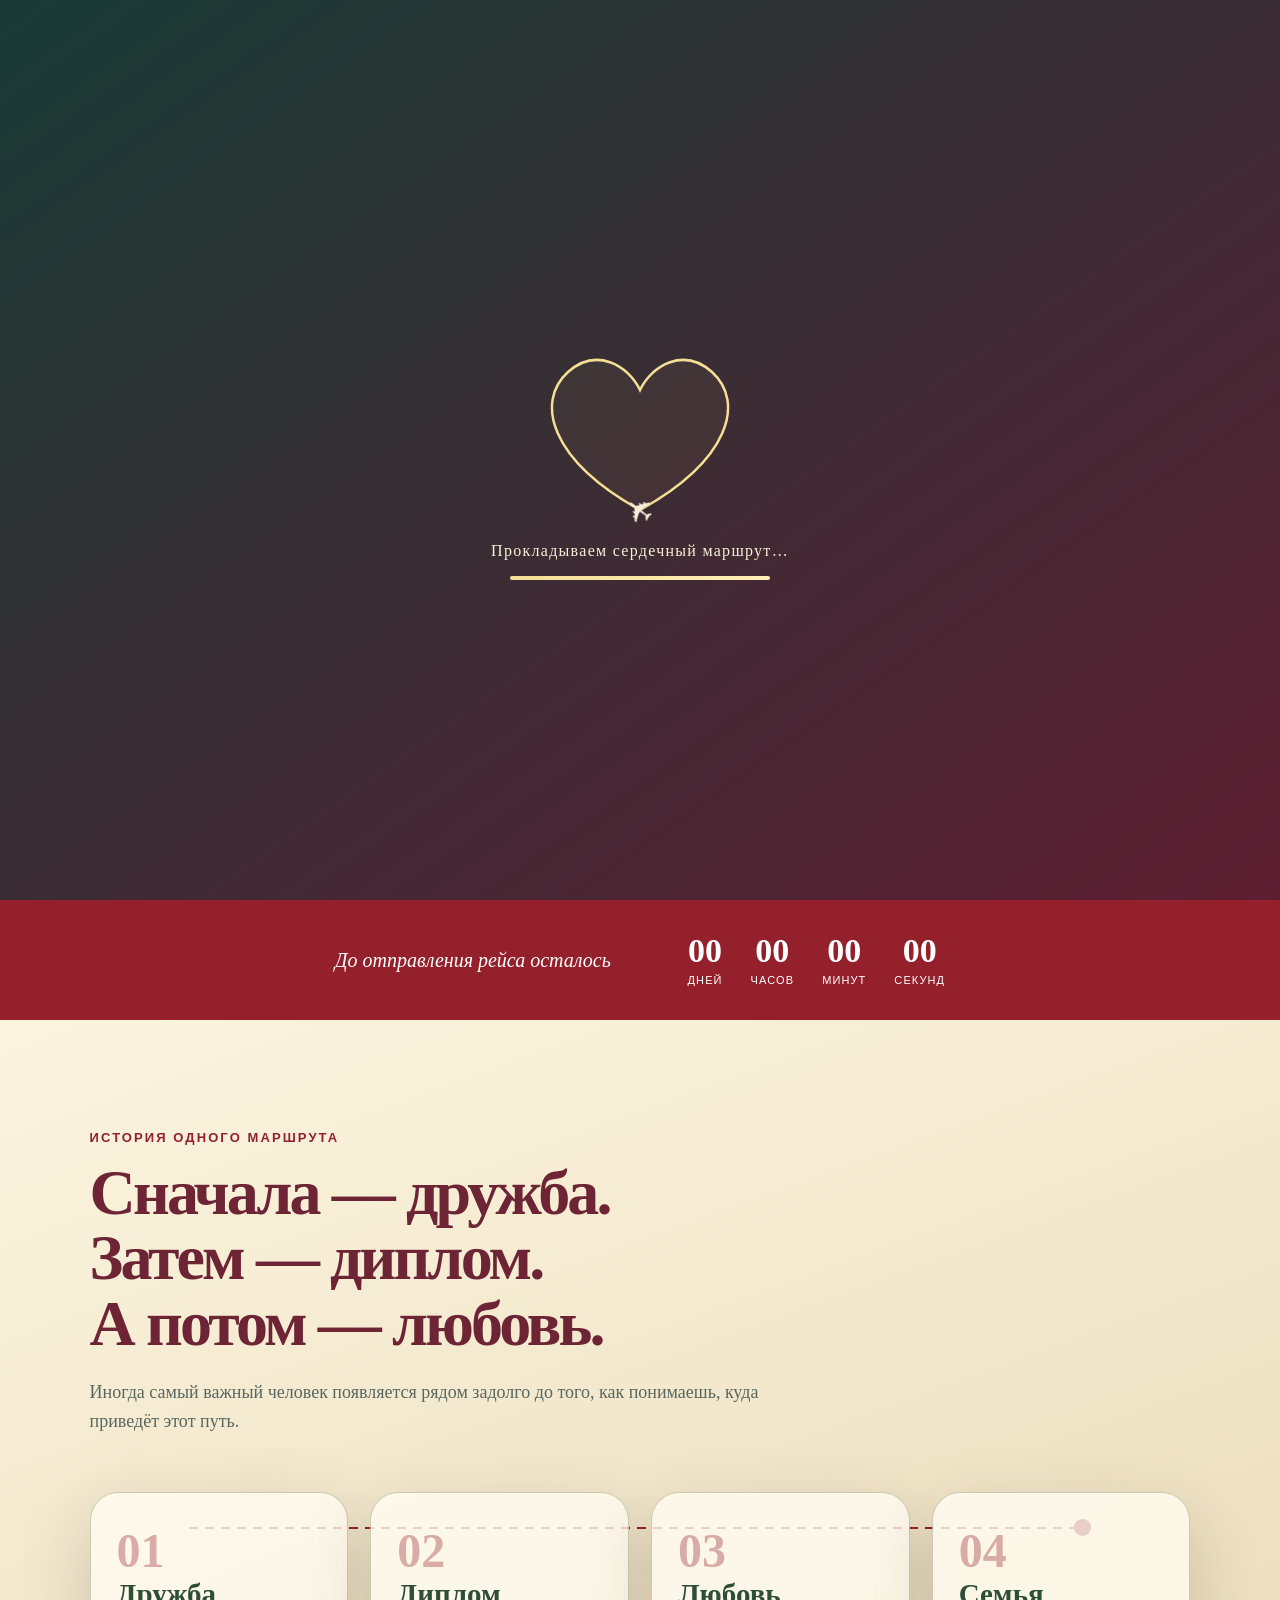
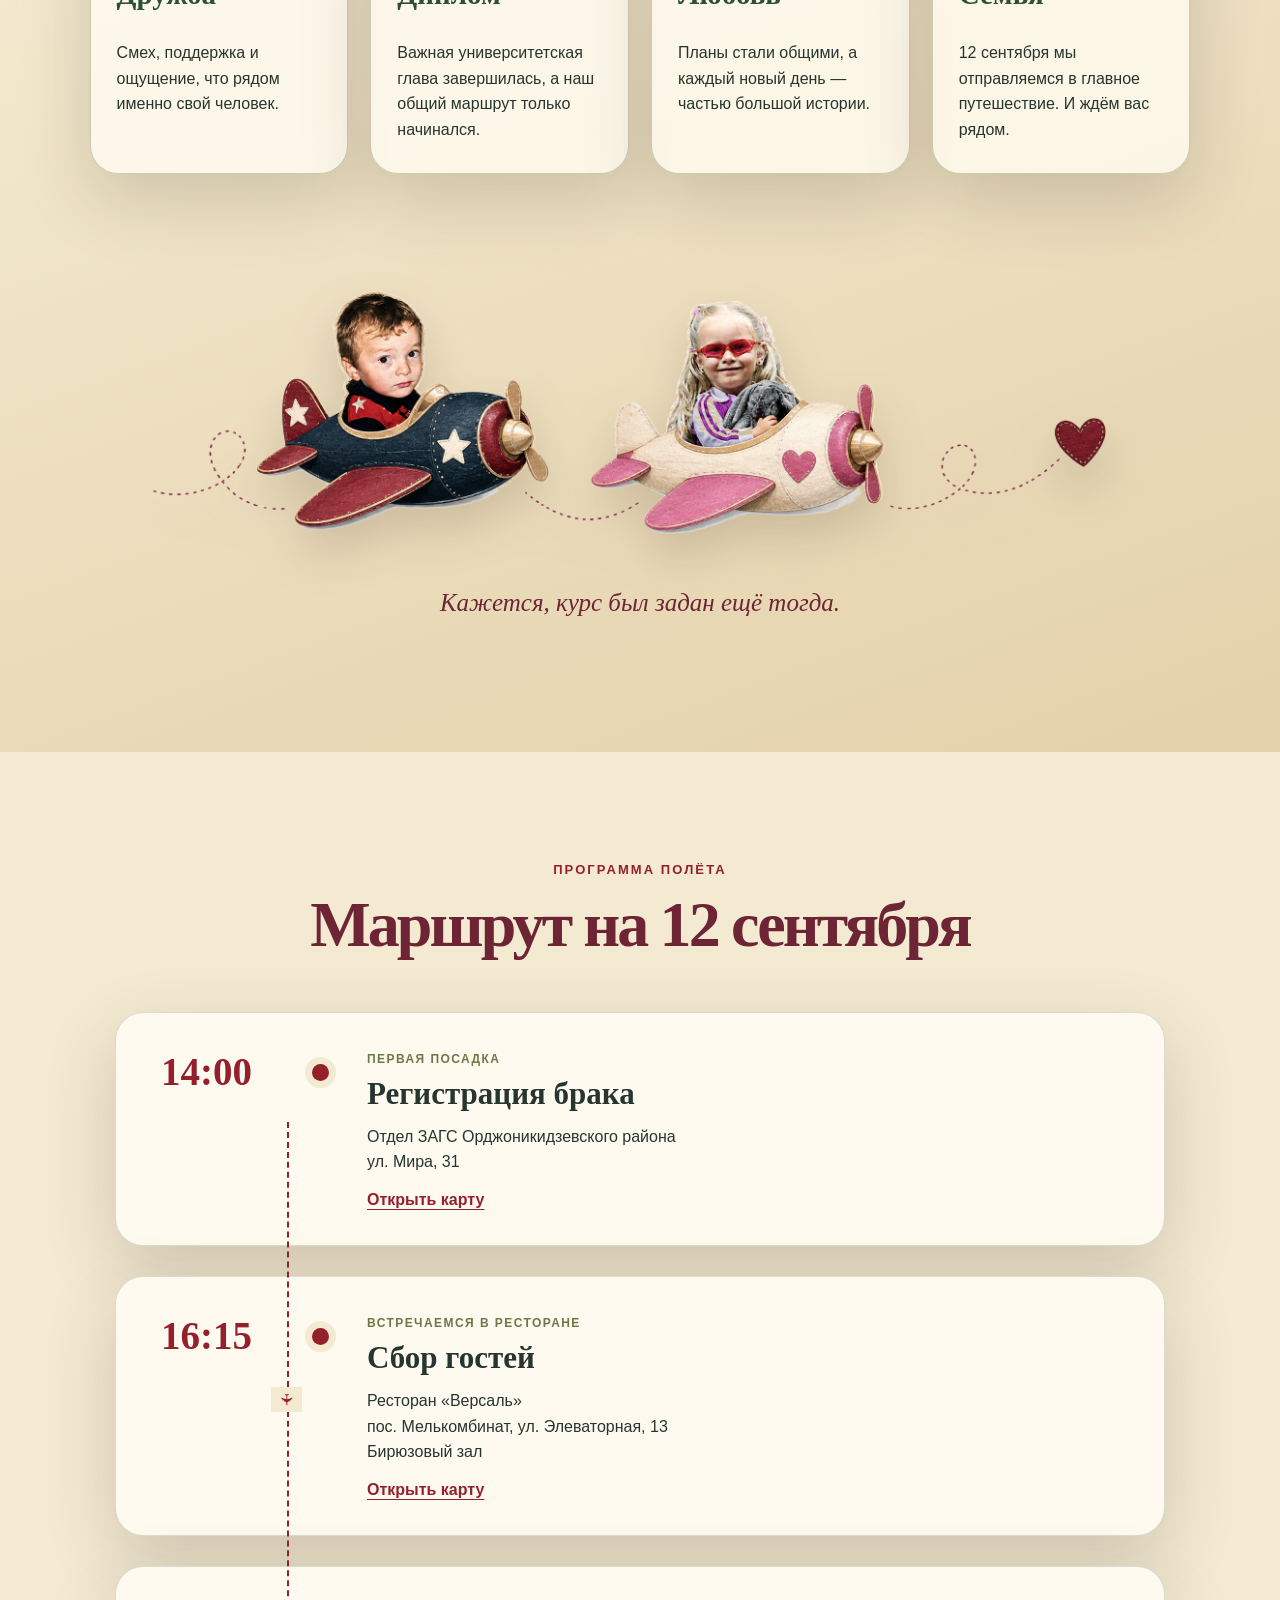
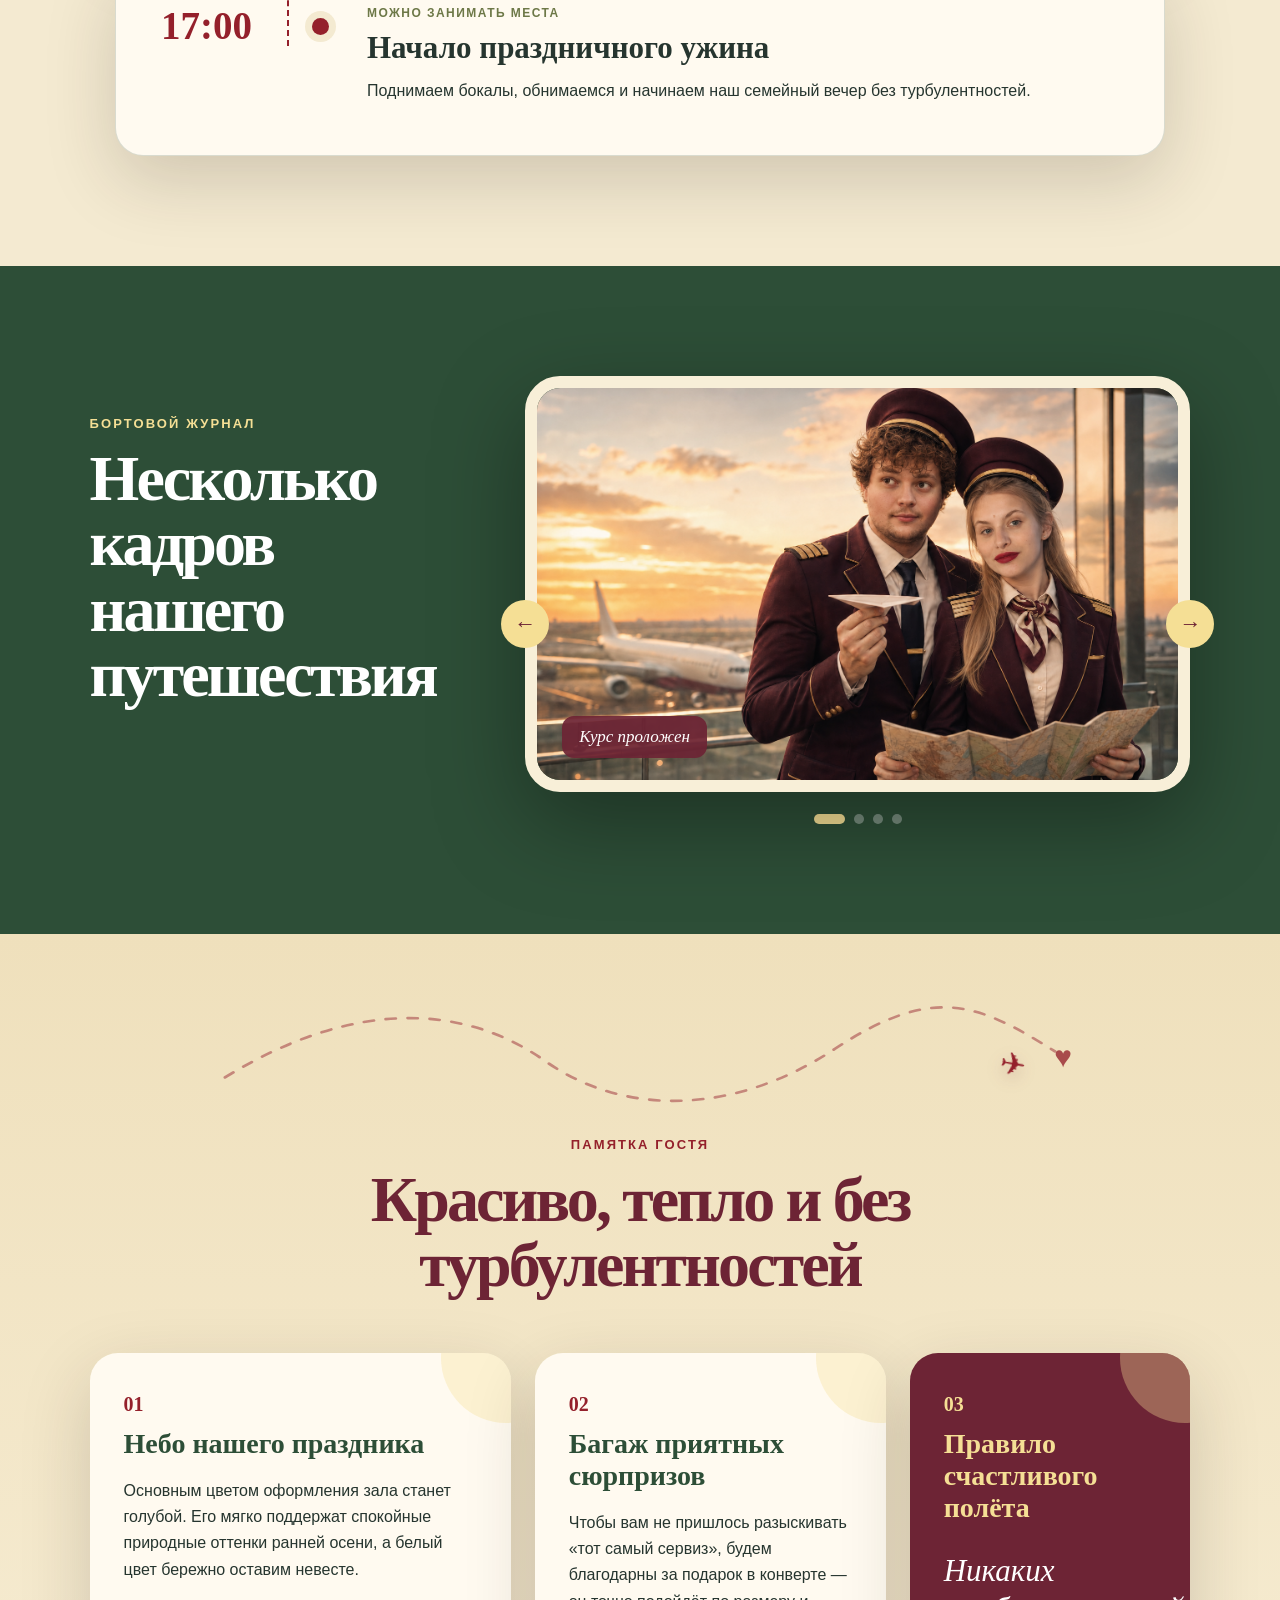
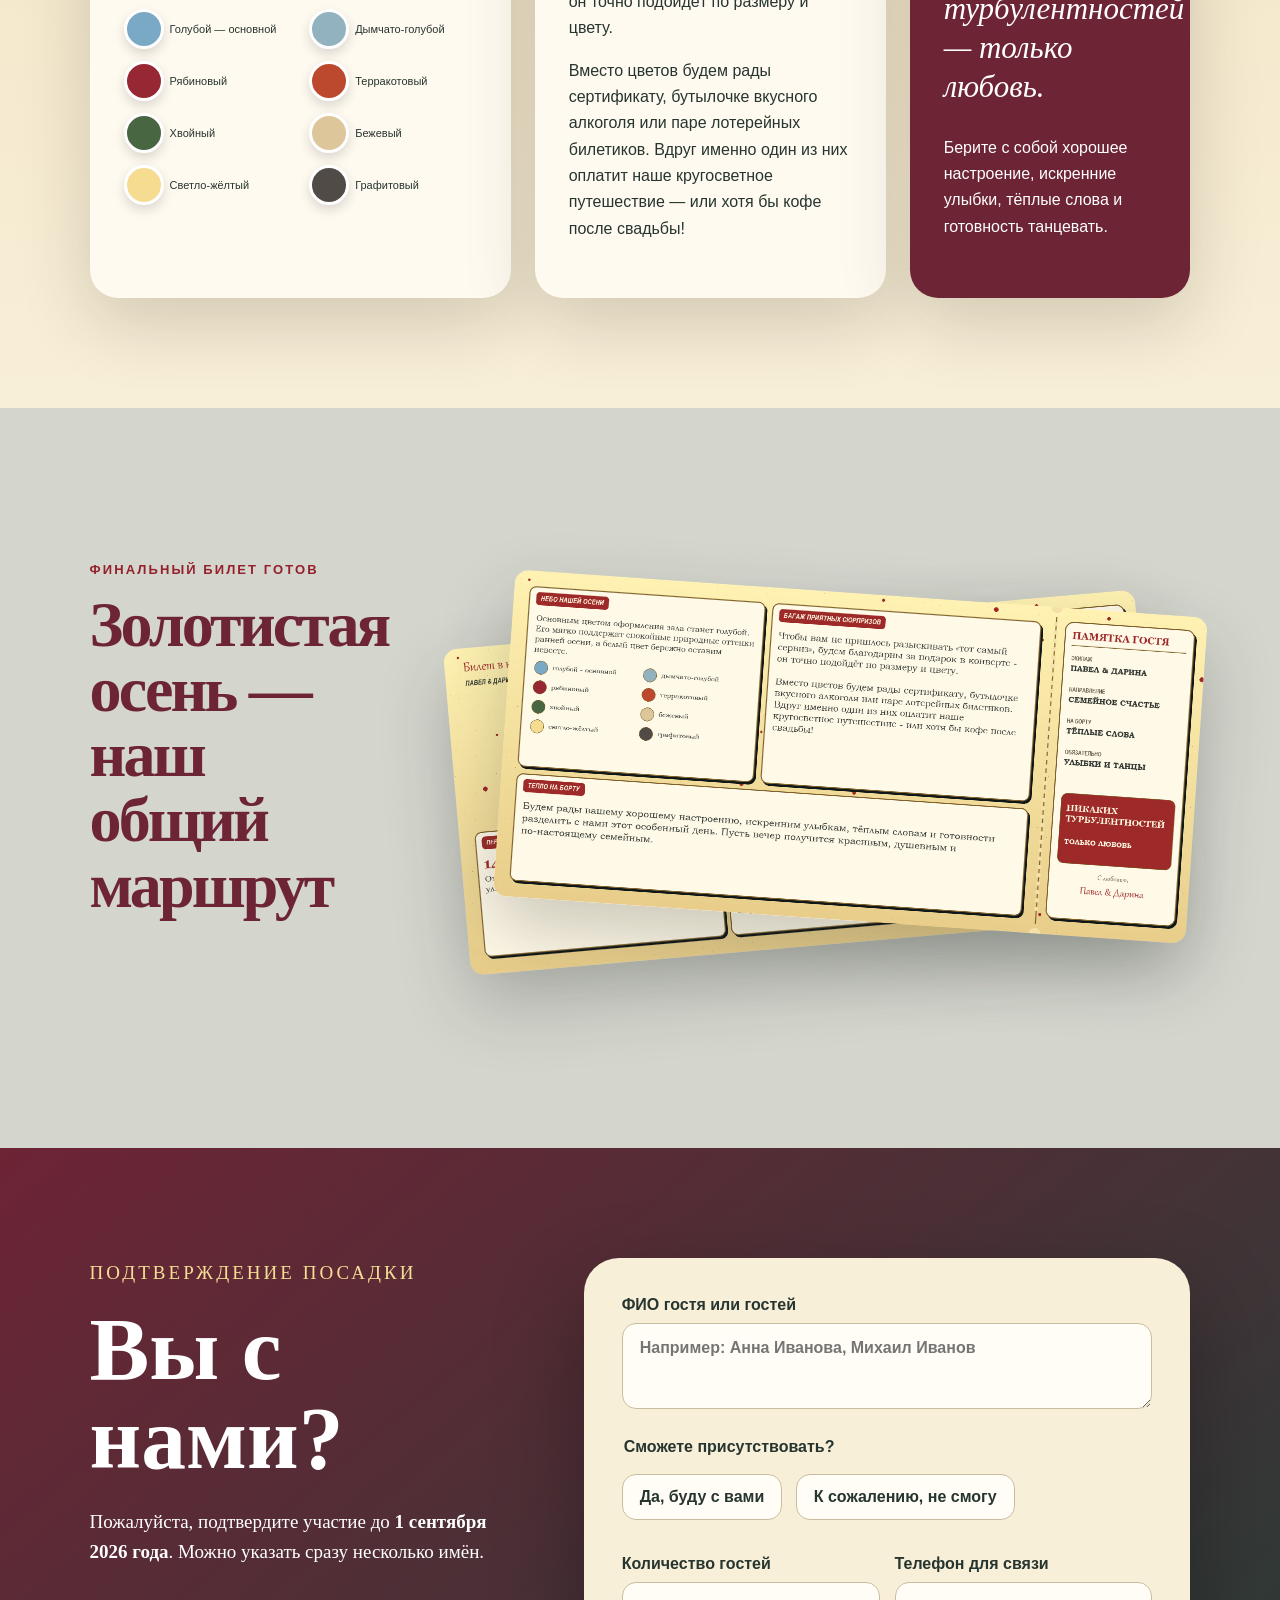
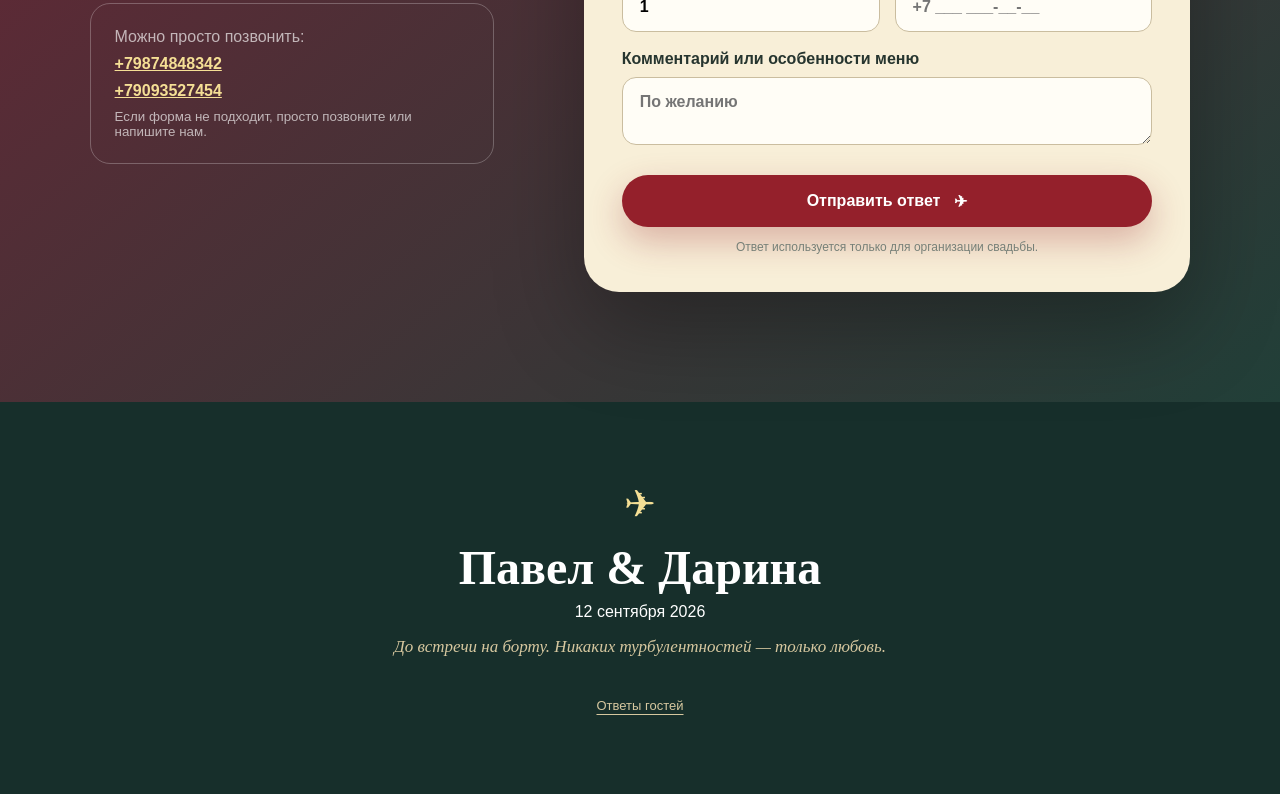
==== index.html @ 4331f839 "Add files via upload" ====
<!doctype html>
<html lang="ru">
<head>
  <meta charset="utf-8">
  <meta name="viewport" content="width=device-width, initial-scale=1">
  <meta name="theme-color" content="#6d2435">
  <meta name="description" content="Свадебное приглашение Павла и Дарины — 12 сентября 2026 года">
  <title>Павел & Дарина — свадебный рейс</title>
  <link rel="icon" href="favicon.svg">
  <link rel="stylesheet" href="styles.css">
  <link rel="stylesheet" href="final.css">
  <script defer src="script.js"></script>
</head>
<body>
  <div class="preloader" aria-hidden="true">
    <div class="preloader-heart-wrap">
      <svg class="preloader-heart" viewBox="0 0 240 210" aria-hidden="true">
        <path d="M120 190C30 140 15 82 48 52C76 27 108 45 120 70C132 45 164 27 192 52C225 82 210 140 120 190Z"/>
      </svg>
      <div class="preloader-plane">✈</div>
    </div>
    <p>Прокладываем сердечный маршрут…</p>
    <div class="preloader-progress"><span></span></div>
  </div>

  <header class="site-header">
    <a class="brand" href="#top" aria-label="На главную">P<span>&</span>D</a>
    <button class="menu-toggle" type="button" aria-label="Открыть меню" aria-expanded="false">Меню</button>
    <nav class="nav" aria-label="Основная навигация">
      <a href="#story">Наша история</a>
      <a href="#schedule">Программа</a>
      <a href="#details">Гостям</a>
      <a class="nav-cta" href="#rsvp">Подтвердить участие</a>
    </nav>
  </header>

  <main id="top">
    <section class="hero">
      <div class="hero-glow"></div>
      <div class="hero-copy reveal">
        <p class="eyebrow">Свадебный рейс PD-1209</p>
        <h1>Павел <span>&</span> Дарина</h1>
        <p class="hero-slogan">Курс на семейное счастье</p>
        <div class="date-lockup">
          <strong>12</strong>
          <span>сентября<br>2026</span>
        </div>
        <p class="hero-intro">Приглашаем вас разделить день, с которого начинается наша новая семейная история.</p>
        <div class="hero-actions">
          <a class="button button-primary" href="#rsvp">Я буду на борту</a>
          <a class="button button-ghost" href="#schedule">Посмотреть маршрут</a>
        </div>
      </div>
      <div class="hero-visual reveal" data-delay="120">
        <figure class="hero-photo">
          <img src="pilot-master-autumn.png" alt="Павел и Дарина в образах пилотов">
          <figcaption>Командиры свадебного экипажа</figcaption>
        </figure>
        <div class="boarding-chip chip-one">GATE: FAMILY</div>
        <div class="boarding-chip chip-two">STATUS: IN LOVE</div>
      </div>
      <a class="scroll-hint" href="#story" aria-label="Листать дальше"><span></span>Листайте</a>
    </section>

    <section class="countdown-band" aria-label="Обратный отсчёт">
      <p>До отправления рейса осталось</p>
      <div class="countdown" data-countdown="2026-09-12T14:00:00+05:00">
        <div><strong data-unit="days">00</strong><span>дней</span></div>
        <div><strong data-unit="hours">00</strong><span>часов</span></div>
        <div><strong data-unit="minutes">00</strong><span>минут</span></div>
        <div><strong data-unit="seconds">00</strong><span>секунд</span></div>
      </div>
    </section>

    <section class="story section" id="story">
      <div class="section-heading reveal">
        <p class="eyebrow">История одного маршрута</p>
        <h2>Сначала — дружба.<br>Затем — диплом.<br>А потом — любовь.</h2>
        <p>Иногда самый важный человек появляется рядом задолго до того, как понимаешь, куда приведёт этот путь.</p>
      </div>
      <div class="story-route reveal">
        <div class="route-line"><span></span></div>
        <article><b>01</b><h3>Дружба</h3><p>Смех, поддержка и ощущение, что рядом именно свой человек.</p></article>
        <article><b>02</b><h3>Диплом</h3><p>Важная университетская глава завершилась, а наш общий маршрут только начинался.</p></article>
        <article><b>03</b><h3>Любовь</h3><p>Планы стали общими, а каждый новый день — частью большой истории.</p></article>
        <article><b>04</b><h3>Семья</h3><p>12 сентября мы отправляемся в главное путешествие. И ждём вас рядом.</p></article>
      </div>
      <div class="kids-flight reveal">
        <img src="children-planes.png" alt="Детские Павел и Дарина летят в маленьких самолётиках">
        <p>Кажется, курс был задан ещё тогда.</p>
      </div>
    </section>

    <section class="schedule section" id="schedule">
      <div class="section-heading centered reveal">
        <p class="eyebrow">Программа полёта</p>
        <h2>Маршрут на 12 сентября</h2>
      </div>
      <div class="timeline">
        <article class="event-card reveal">
          <div class="event-time">14:00</div>
          <div><span class="event-label">Первая посадка</span><h3>Регистрация брака</h3><p>Отдел ЗАГС Орджоникидзевского района<br>ул. Мира, 31</p><a target="_blank" rel="noopener" href="https://yandex.ru/maps/?text=Отдел%20ЗАГС%20Орджоникидзевского%20района%20ул.%20Мира%2031">Открыть карту</a></div>
        </article>
        <div class="timeline-plane" aria-hidden="true">✈</div>
        <article class="event-card reveal" data-delay="100">
          <div class="event-time">16:15</div>
          <div><span class="event-label">Встречаемся в ресторане</span><h3>Сбор гостей</h3><p>Ресторан «Версаль»<br>пос. Мелькомбинат, ул. Элеваторная, 13<br>Бирюзовый зал</p><a target="_blank" rel="noopener" href="https://yandex.ru/maps/?text=Ресторан%20Версаль%20Элеваторная%2013%20посёлок%20Мелькомбинат">Открыть карту</a></div>
        </article>
        <article class="event-card reveal" data-delay="160">
          <div class="event-time">17:00</div>
          <div><span class="event-label">Можно занимать места</span><h3>Начало праздничного ужина</h3><p>Поднимаем бокалы, обнимаемся и начинаем наш семейный вечер без турбулентностей.</p></div>
        </article>
      </div>
    </section>

    <section class="gallery section" aria-label="Фотографии">
      <div class="section-heading reveal">
        <p class="eyebrow">Бортовой журнал</p>
        <h2>Несколько кадров<br>нашего путешествия</h2>
      </div>
      <div class="slider reveal" aria-roledescription="карусель">
        <div class="slides">
          <figure class="slide is-active"><img src="pilot-master-autumn.png" alt="Павел и Дарина в аэропорту"><figcaption>Курс проложен</figcaption></figure>
          <figure class="slide captain-walk-slide"><img src="captains-airport.png" alt="Павел и Дарина идут с чемоданом на фоне самолёта в образах капитанов"><figcaption>Вместе — к новому путешествию</figcaption></figure>
          <figure class="slide"><img src="couple-night.png" alt="Павел и Дарина на вечерней улице"><figcaption>Ночной рейс по любимому городу</figcaption></figure>
          <figure class="slide elevator-slide"><img src="couple-elevator-sharp.png" alt="Павел и Дарина вместе в лифте"><figcaption>Главное — всегда быть рядом</figcaption></figure>
        </div>
        <button class="slider-button prev" type="button" aria-label="Предыдущее фото">←</button>
        <button class="slider-button next" type="button" aria-label="Следующее фото">→</button>
        <div class="slider-dots" aria-label="Выбор фотографии"></div>
      </div>
    </section>

    <section class="details section" id="details">
      <div class="flight-divider reveal" aria-hidden="true">
        <svg viewBox="0 0 900 150" preserveAspectRatio="none">
          <path d="M35 102 C165 10 275 18 355 83 S545 145 645 69 S790 18 865 72"></path>
        </svg>
        <span class="flight-divider-plane">✈</span>
        <i>♥</i>
      </div>
      <div class="section-heading centered reveal">
        <p class="eyebrow">Памятка гостя</p>
        <h2>Красиво, тепло и без турбулентностей</h2>
      </div>
      <div class="detail-grid">
        <article class="detail-card palette-card reveal">
          <span class="card-number">01</span><h3>Небо нашего праздника</h3>
          <p>Основным цветом оформления зала станет голубой. Его мягко поддержат спокойные природные оттенки ранней осени, а белый цвет бережно оставим невесте.</p>
          <div class="palette" aria-label="Рекомендуемые цвета">
            <span style="--color:#79a9c5" data-name="Голубой — основной"></span><span style="--color:#91b2be" data-name="Дымчато-голубой"></span><span style="--color:#972732" data-name="Рябиновый"></span><span style="--color:#bc482d" data-name="Терракотовый"></span><span style="--color:#496642" data-name="Хвойный"></span><span style="--color:#dec69b" data-name="Бежевый"></span><span style="--color:#f6dc91" data-name="Светло-жёлтый"></span><span style="--color:#514b47" data-name="Графитовый"></span>
          </div>
        </article>
        <article class="detail-card reveal" data-delay="80">
          <span class="card-number">02</span><h3>Багаж приятных сюрпризов</h3>
          <p>Чтобы вам не пришлось разыскивать «тот самый сервиз», будем благодарны за подарок в конверте — он точно подойдёт по размеру и цвету.</p>
          <p>Вместо цветов будем рады сертификату, бутылочке вкусного алкоголя или паре лотерейных билетиков. Вдруг именно один из них оплатит наше кругосветное путешествие — или хотя бы кофе после свадьбы!</p>
        </article>
        <article class="detail-card turbulence-card reveal" data-delay="160">
          <span class="card-number">03</span><h3>Правило счастливого полёта</h3>
          <blockquote>Никаких турбулентностей — только любовь.</blockquote>
          <p>Берите с собой хорошее настроение, искренние улыбки, тёплые слова и готовность танцевать.</p>
        </article>
      </div>
    </section>

    <section class="tickets section">
      <div class="section-heading reveal">
        <p class="eyebrow">Финальный билет готов</p>
        <h2>Золотистая осень —<br>наш общий маршрут</h2>
      </div>
      <div class="ticket-stack reveal">
        <img src="ticket-golden-final-front.png" alt="Лицевая сторона финального приглашения">
        <img src="ticket-golden-final-back.png" alt="Оборотная сторона финального приглашения">
      </div>
    </section>

    <section class="rsvp section" id="rsvp">
      <div class="rsvp-copy reveal">
        <p class="eyebrow">Подтверждение посадки</p>
        <h2>Вы с нами?</h2>
        <p>Пожалуйста, подтвердите участие до <strong>1 сентября 2026 года</strong>. Можно указать сразу несколько имён.</p>
        <div class="phone-confirm">
          <span>Можно просто позвонить:</span>
          <a data-phone="pavel" href="#">Телефон Павла</a>
          <a data-phone="darina" href="#">Телефон Дарины</a>
          <small>Если форма не подходит, просто позвоните или напишите нам.</small>
        </div>
      </div>
      <form class="rsvp-form reveal" id="rsvpForm" novalidate>
        <div class="form-status" id="formStatus" role="status" aria-live="polite"></div>
        <label>ФИО гостя или гостей<textarea name="names" rows="3" placeholder="Например: Анна Иванова, Михаил Иванов" required></textarea></label>
        <fieldset>
          <legend>Сможете присутствовать?</legend>
          <label class="radio-card"><input type="radio" name="attendance" value="Да, буду" required><span>Да, буду с вами</span></label>
          <label class="radio-card"><input type="radio" name="attendance" value="К сожалению, не смогу"><span>К сожалению, не смогу</span></label>
        </fieldset>
        <div class="form-row">
          <label>Количество гостей<input type="number" name="guestCount" min="1" max="10" value="1"></label>
          <label>Телефон для связи<input type="tel" name="phone" placeholder="+7 ___ ___-__-__"></label>
        </div>
        <label>Комментарий или особенности меню<textarea name="comment" rows="2" placeholder="По желанию"></textarea></label>
        <button class="button button-primary submit-button" type="submit"><span>Отправить ответ</span><b aria-hidden="true">✈</b></button>
        <p class="privacy-note">Ответ используется только для организации свадьбы.</p>
      </form>
      <button class="admin-export" id="exportCsv" type="button" hidden>Скачать локальные ответы CSV</button>
    </section>
  </main>

  <footer>
    <div class="footer-plane">✈</div>
    <h2>Павел & Дарина</h2>
    <p>12 сентября 2026</p>
    <p class="footer-note">До встречи на борту. Никаких турбулентностей — только любовь.</p>
    <a class="admin-link" href="admin.html">Ответы гостей</a>
  </footer>
</body>
</html>
---- styles.css ----
:root{--rowan:#94202b;--wine:#6d2435;--forest:#2d4e37;--olive:#6d7847;--cream:#f8efd8;--beige:#ddc9a6;--yellow:#f5df95;--mist:#b7bab4;--ink:#26352f;--paper:#f5ead1;--shadow:0 24px 70px rgba(45,31,25,.18);--radius:28px}*{box-sizing:border-box}html{scroll-behavior:smooth}body{margin:0;color:var(--ink);background:var(--paper);font-family:"Segoe UI",Arial,sans-serif;overflow-x:hidden}body::before{content:"";position:fixed;inset:0;pointer-events:none;opacity:.25;background-image:radial-gradient(rgba(64,49,35,.35) .55px,transparent .55px);background-size:7px 7px;z-index:20}img{max-width:100%;display:block}a{color:inherit}button,input,textarea{font:inherit}.preloader{position:fixed;inset:0;z-index:1000;display:grid;place-content:center;text-align:center;color:var(--cream);background:linear-gradient(145deg,#193b35,#5d1e32);transition:opacity .65s,visibility .65s}.preloader.is-hidden{opacity:0;visibility:hidden}.preloader-plane{font-size:54px;animation:takeoff 1.5s ease-in-out infinite}.preloader-route{width:180px;height:2px;margin:12px auto;background:repeating-linear-gradient(90deg,var(--yellow) 0 8px,transparent 8px 14px)}.preloader p{font-family:Georgia,serif;letter-spacing:.08em}.site-header{position:fixed;top:0;left:0;right:0;z-index:50;height:76px;padding:0 clamp(20px,5vw,80px);display:flex;align-items:center;justify-content:space-between;color:#fff;transition:.35s}.site-header.is-scrolled{height:64px;color:var(--ink);background:rgba(248,239,216,.92);backdrop-filter:blur(15px);box-shadow:0 8px 30px rgba(34,44,38,.1)}.brand{text-decoration:none;font:800 30px Georgia,serif;letter-spacing:-.06em}.brand span{color:var(--yellow)}.site-header.is-scrolled .brand span{color:var(--rowan)}.nav{display:flex;align-items:center;gap:28px}.nav a{text-decoration:none;font-size:14px;font-weight:700}.nav-cta{padding:11px 18px;border:1px solid currentColor;border-radius:999px}.menu-toggle{display:none;border:0;background:none;color:inherit;font-weight:700}.hero{min-height:100svh;padding:130px clamp(25px,7vw,110px) 90px;display:grid;grid-template-columns:minmax(300px,.9fr) minmax(420px,1.25fr);align-items:center;gap:6vw;position:relative;color:#fff;background:linear-gradient(120deg,rgba(15,46,40,.97),rgba(94,25,46,.9)),url("pilot-master-autumn.png") center/cover;isolation:isolate}.hero::after{content:"";position:absolute;inset:auto 0 0;height:180px;background:linear-gradient(transparent,var(--paper));z-index:-1}.hero-glow{position:absolute;width:440px;height:440px;border-radius:50%;left:-130px;top:17%;background:rgba(245,223,149,.12);filter:blur(15px);z-index:-1}.eyebrow{margin:0 0 15px;color:var(--rowan);font-size:13px;font-weight:900;letter-spacing:.16em;text-transform:uppercase}.hero .eyebrow{color:var(--yellow)}h1,h2,h3,p{margin-top:0}h1{font:700 clamp(53px,7vw,104px)/.92 Georgia,serif;letter-spacing:-.065em;margin-bottom:14px}.hero h1 span{color:var(--yellow);font-style:italic}.hero-slogan{font:italic clamp(25px,3vw,42px)/1.1 Georgia,serif;color:#f7e5a8;margin-bottom:32px}.date-lockup{display:flex;align-items:center;gap:16px;margin:0 0 28px}.date-lockup strong{font:800 78px/.8 Georgia,serif;color:#fff}.date-lockup span{text-transform:uppercase;font-size:15px;font-weight:800;line-height:1.25;letter-spacing:.08em}.hero-intro{max-width:550px;font:20px/1.55 Georgia,serif;color:rgba(255,255,255,.86)}.hero-actions{display:flex;gap:14px;flex-wrap:wrap;margin-top:30px}.button{display:inline-flex;align-items:center;justify-content:center;min-height:52px;padding:0 25px;border:1px solid transparent;border-radius:999px;text-decoration:none;font-weight:800;cursor:pointer;transition:transform .2s,box-shadow .2s,background .2s}.button:hover{transform:translateY(-3px)}.button-primary{color:#fff;background:var(--rowan);box-shadow:0 14px 35px rgba(148,32,43,.3)}.button-ghost{color:#fff;border-color:rgba(255,255,255,.6);background:rgba(255,255,255,.08)}.hero-visual{position:relative}.hero-photo{margin:0;position:relative;padding:12px;background:rgba(249,239,215,.96);border-radius:35px;box-shadow:0 30px 100px rgba(0,0,0,.35);transform:rotate(1.5deg)}.hero-photo img{width:100%;aspect-ratio:3/2;object-fit:cover;border-radius:25px}.hero-photo figcaption{padding:15px 15px 6px;color:var(--wine);font:italic 19px Georgia,serif;text-align:center}.boarding-chip{position:absolute;padding:10px 15px;border-radius:10px;color:var(--ink);background:var(--yellow);font-size:12px;font-weight:900;box-shadow:var(--shadow);animation:float 4s ease-in-out infinite}.chip-one{left:-35px;top:13%}.chip-two{right:-25px;bottom:15%;animation-delay:-2s}.scroll-hint{position:absolute;left:50%;bottom:32px;transform:translateX(-50%);display:flex;gap:9px;align-items:center;color:#fff;text-decoration:none;font-size:12px;letter-spacing:.12em;text-transform:uppercase}.scroll-hint span{width:20px;height:30px;border:1px solid #fff;border-radius:20px;position:relative}.scroll-hint span::after{content:"";position:absolute;width:3px;height:6px;border-radius:2px;background:#fff;left:8px;top:6px;animation:scrollDot 1.5s infinite}.countdown-band{padding:32px clamp(25px,7vw,110px);display:flex;align-items:center;justify-content:center;gap:6vw;color:#fff;background:var(--rowan)}.countdown-band>p{margin:0;font:italic 20px Georgia,serif}.countdown{display:flex;gap:28px}.countdown div{text-align:center}.countdown strong{display:block;font:700 34px Georgia,serif}.countdown span{font-size:11px;text-transform:uppercase;letter-spacing:.1em}.section{padding:110px clamp(25px,7vw,110px);position:relative}.section-heading{max-width:690px;margin-bottom:55px}.section-heading.centered{text-align:center;margin-left:auto;margin-right:auto}.section-heading h2{font:700 clamp(42px,5vw,72px)/1.02 Georgia,serif;letter-spacing:-.045em;margin-bottom:22px;color:var(--wine)}.section-heading>p:last-child{font:18px/1.65 Georgia,serif;color:#59675f}.story{background:linear-gradient(160deg,#fbf4df,#e3d1aa)}.story-route{position:relative;display:grid;grid-template-columns:repeat(3,1fr);gap:34px}.story-route article{position:relative;z-index:1;padding:34px;background:rgba(255,252,240,.8);border:1px solid rgba(109,120,71,.35);border-radius:var(--radius);box-shadow:var(--shadow)}.story-route b{display:block;color:var(--rowan);font:700 48px Georgia,serif;opacity:.35}.story-route h3{font:700 29px Georgia,serif;color:var(--forest)}.story-route p{margin:0;line-height:1.6}.route-line{position:absolute;left:9%;right:9%;top:35px;height:2px;background:repeating-linear-gradient(90deg,var(--rowan) 0 9px,transparent 9px 16px)}.route-line span{position:absolute;width:17px;height:17px;right:0;top:-8px;border-radius:50%;background:var(--rowan)}.kids-flight{margin:65px auto 0;max-width:1050px;text-align:center}.kids-flight img{width:100%;filter:drop-shadow(0 22px 22px rgba(72,52,35,.18))}.kids-flight p{font:italic 25px Georgia,serif;color:var(--wine)}.schedule{background:#f4ead1}.timeline{max-width:1050px;margin:auto;position:relative;display:grid;gap:30px}.timeline::before{content:"";position:absolute;left:88px;top:110px;bottom:110px;border-left:2px dashed var(--rowan)}.event-card{display:grid;grid-template-columns:130px 1fr;gap:36px;padding:36px 45px;background:#fffaf0;border-radius:var(--radius);box-shadow:var(--shadow);border:1px solid rgba(45,78,55,.18)}.event-time{font:700 39px Georgia,serif;color:var(--rowan);position:relative}.event-time::after{content:"";position:absolute;width:17px;height:17px;border-radius:50%;background:var(--rowan);right:30px;top:15px;box-shadow:0 0 0 7px #f4ead1}.event-label{font-size:12px;font-weight:900;letter-spacing:.12em;text-transform:uppercase;color:var(--olive)}.event-card h3{font:700 31px Georgia,serif;margin:9px 0 12px}.event-card p{line-height:1.6}.event-card a{display:inline-block;color:var(--rowan);font-weight:800;text-underline-offset:4px}.timeline-plane{position:absolute;left:75px;top:50%;padding:6px;color:var(--rowan);background:#f4ead1;transform:rotate(90deg)}.gallery{display:grid;grid-template-columns:.65fr 1.35fr;gap:7vw;align-items:center;background:var(--forest);color:#fff}.gallery .eyebrow{color:var(--yellow)}.gallery .section-heading h2,.gallery .section-heading>p:last-child{color:#fff}.slider{position:relative;min-width:0}.slides{position:relative;aspect-ratio:16/10;overflow:hidden;border:12px solid var(--cream);border-radius:35px;box-shadow:0 30px 90px rgba(0,0,0,.35)}.slide{position:absolute;inset:0;margin:0;opacity:0;transform:scale(1.04);transition:opacity .7s,transform .9s}.slide.is-active{opacity:1;transform:scale(1)}.slide img{width:100%;height:100%;object-fit:cover}.slide figcaption{position:absolute;left:25px;bottom:22px;padding:11px 17px;border-radius:12px;background:rgba(109,36,53,.92);font:italic 17px Georgia,serif}.slider-button{position:absolute;top:50%;width:48px;height:48px;border:0;border-radius:50%;color:var(--wine);background:var(--yellow);font-size:22px;cursor:pointer;z-index:2}.slider-button.prev{left:-24px}.slider-button.next{right:-24px}.slider-dots{display:flex;justify-content:center;gap:9px;margin-top:22px}.slider-dots button{width:10px;height:10px;padding:0;border:0;border-radius:50%;background:rgba(255,255,255,.35);cursor:pointer}.slider-dots button.is-active{width:31px;border-radius:10px;background:var(--yellow)}.details{background:linear-gradient(#efe0bc,#f8efd8)}.detail-grid{display:grid;grid-template-columns:1.2fr 1fr .8fr;gap:24px}.detail-card{position:relative;padding:40px 34px;border-radius:var(--radius);background:#fffaf0;box-shadow:var(--shadow);overflow:hidden}.detail-card::after{content:"";position:absolute;width:130px;height:130px;right:-60px;top:-60px;border-radius:50%;background:var(--yellow);opacity:.35}.card-number{display:block;color:var(--rowan);font:700 20px Georgia,serif}.detail-card h3{font:700 28px Georgia,serif;color:var(--forest);margin:12px 0 18px}.detail-card p{line-height:1.65}.palette{display:grid;grid-template-columns:repeat(4,1fr);gap:15px;margin-top:28px}.palette span{display:block;aspect-ratio:1;border-radius:50%;background:var(--color);border:4px solid #fff;box-shadow:0 6px 14px rgba(0,0,0,.15);position:relative}.palette span::after{content:attr(data-name);position:absolute;left:50%;top:110%;transform:translateX(-50%);font-size:9px;white-space:nowrap}.turbulence-card{color:#fff;background:var(--wine)}.turbulence-card h3,.turbulence-card .card-number{color:var(--yellow)}.turbulence-card blockquote{margin:28px 0;font:italic 31px/1.25 Georgia,serif}.tickets{display:grid;grid-template-columns:.55fr 1.45fr;align-items:center;gap:5vw;background:#d4d5cd;overflow:hidden}.ticket-stack{position:relative;min-height:480px}.ticket-stack img{position:absolute;width:88%;left:7%;top:13%;border-radius:14px;box-shadow:0 30px 70px rgba(39,47,42,.24);transition:transform .45s}.ticket-stack img:nth-child(1){transform:rotate(-7deg) translate(-4%,10%)}.ticket-stack img:nth-child(2){transform:rotate(5deg) translate(5%,-4%)}.ticket-stack img:nth-child(3){transform:rotate(-1deg)}.ticket-stack:hover img:nth-child(1){transform:rotate(-10deg) translate(-12%,14%)}.ticket-stack:hover img:nth-child(2){transform:rotate(9deg) translate(12%,-7%)}.rsvp{display:grid;grid-template-columns:.8fr 1.2fr;gap:7vw;background:linear-gradient(140deg,#6d2435,#213f38);color:#fff}.rsvp .eyebrow{color:var(--yellow)}.rsvp h2{font:700 clamp(55px,7vw,96px)/1 Georgia,serif;margin-bottom:24px}.rsvp-copy>p{font:19px/1.6 Georgia,serif}.phone-confirm{margin-top:35px;padding:24px;border:1px solid rgba(255,255,255,.25);border-radius:20px;display:grid;gap:9px}.phone-confirm span,.phone-confirm small{color:rgba(255,255,255,.65)}.phone-confirm a{font-weight:800;color:var(--yellow)}.rsvp-form{padding:38px;background:var(--cream);color:var(--ink);border-radius:35px;box-shadow:0 35px 90px rgba(0,0,0,.3)}.rsvp-form label,.rsvp-form legend{display:block;font-weight:800;margin-bottom:18px}.rsvp-form input,.rsvp-form textarea{width:100%;margin-top:9px;padding:15px 17px;border:1px solid #cabd9f;border-radius:14px;background:#fffdf6;outline:none}.rsvp-form input:focus,.rsvp-form textarea:focus{border-color:var(--rowan);box-shadow:0 0 0 3px rgba(148,32,43,.12)}fieldset{padding:0;border:0;margin:25px 0}.radio-card{display:inline-flex!important;margin:0 9px 10px 0!important}.radio-card input{position:absolute;opacity:0;width:auto}.radio-card span{padding:13px 17px;border:1px solid #cabd9f;border-radius:14px;background:#fffdf6}.radio-card input:checked+span{color:#fff;border-color:var(--rowan);background:var(--rowan)}.form-row{display:grid;grid-template-columns:1fr 1fr;gap:15px}.submit-button{border:0;width:100%;margin-top:8px;gap:14px}.submit-button b{transition:transform .35s}.submit-button:hover b{transform:translateX(8px)}.privacy-note{margin:13px 0 0;text-align:center;font-size:12px;color:#778078}.form-status{display:none;padding:14px 16px;margin-bottom:18px;border-radius:12px;background:#e4ecd9}.form-status.is-visible{display:block}.admin-export{margin-top:20px}.reveal{opacity:0;transform:translateY(32px);transition:opacity .8s ease,transform .8s ease}.reveal.is-visible{opacity:1;transform:none}footer{padding:80px 25px;text-align:center;color:#fff;background:#172f2b}footer h2{font:700 48px Georgia,serif;margin:14px 0 8px}.footer-plane{font-size:38px;color:var(--yellow);animation:float 3s infinite}.footer-note{font:italic 17px Georgia,serif;color:#d6c79f}@keyframes takeoff{50%{transform:translate(45px,-12px) rotate(-5deg)}}@keyframes float{50%{transform:translateY(-9px)}}@keyframes scrollDot{to{transform:translateY(12px);opacity:0}}@media(max-width:950px){.nav{position:fixed;top:64px;left:15px;right:15px;padding:25px;display:none;flex-direction:column;color:var(--ink);background:var(--cream);border-radius:20px;box-shadow:var(--shadow)}.nav.is-open{display:flex}.menu-toggle{display:block}.hero{grid-template-columns:1fr;padding-top:120px}.hero-visual{max-width:720px}.scroll-hint{display:none}.story-route,.detail-grid{grid-template-columns:1fr}.route-line{display:none}.gallery,.tickets,.rsvp{grid-template-columns:1fr}.ticket-stack{min-height:420px}.rsvp-copy{max-width:680px}.countdown-band{flex-direction:column;gap:20px}.gallery{gap:15px}}@media(max-width:620px){.section{padding:80px 20px}.hero{padding:110px 20px 75px}.hero-actions{display:grid}.button{width:100%}.date-lockup strong{font-size:62px}.countdown{gap:14px}.countdown strong{font-size:26px}.story-route{gap:15px}.event-card{grid-template-columns:1fr;padding:28px}.event-time::after,.timeline::before,.timeline-plane{display:none}.gallery{padding-left:20px;padding-right:20px}.slider-button.prev{left:8px}.slider-button.next{right:8px}.details{padding-bottom:100px}.palette{grid-template-columns:repeat(4,1fr)}.ticket-stack{min-height:300px}.ticket-stack img{width:100%;left:0;top:18%}.rsvp-form{padding:25px}.form-row{grid-template-columns:1fr}.radio-card{display:flex!important}.radio-card span{width:100%}.site-header{padding:0 20px}.hero-photo{transform:none}.boarding-chip{display:none}}@media(prefers-reduced-motion:reduce){*{scroll-behavior:auto!important;animation:none!important;transition:none!important}.reveal{opacity:1;transform:none}}
---- final.css ----
/* Финальная синхронизация приглашения и лендинга */
html,body{width:100%;max-width:100%;overflow-x:clip}
.preloader{min-height:100dvh;padding:24px}.preloader-heart-wrap{position:relative;width:240px;height:210px;margin:0 auto 8px}.preloader-heart{position:absolute;inset:0;width:100%;height:100%;overflow:visible}.preloader-heart path{fill:rgba(245,223,149,.04);stroke:var(--yellow);stroke-width:2.5;stroke-linecap:round;stroke-dasharray:690;stroke-dashoffset:690;animation:drawHeart 3.1s ease forwards}.preloader-plane{position:absolute;left:0;top:0;font-size:34px;line-height:1;offset-path:path("M120 190C30 140 15 82 48 52C76 27 108 45 120 70C132 45 164 27 192 52C225 82 210 140 120 190Z");offset-distance:0%;offset-rotate:auto 8deg;animation:heartFlight 3.1s cubic-bezier(.4,0,.2,1) forwards;filter:drop-shadow(0 5px 9px rgba(0,0,0,.25))}.preloader p{margin:4px 0 16px;font-size:16px}.preloader-progress{width:min(260px,72vw);height:4px;margin:auto;overflow:hidden;border-radius:999px;background:rgba(255,255,255,.15)}.preloader-progress span{display:block;width:100%;height:100%;transform:translateX(-100%);background:linear-gradient(90deg,var(--yellow),#fff0ba);animation:loadProgress 3.1s ease forwards}
.story-route{grid-template-columns:repeat(4,minmax(0,1fr));gap:22px}.story-route article{min-width:0;padding:30px 26px}.story-route h3,.story-route p,.event-card h3,.event-card p,.detail-card p{overflow-wrap:anywhere}.elevator-slide img{object-position:center 28%}
.palette{grid-template-columns:repeat(2,minmax(0,1fr));gap:12px 18px;margin-top:26px}.palette span{display:grid;grid-template-columns:36px minmax(0,1fr);align-items:center;gap:10px;min-width:0;aspect-ratio:auto;border:0;border-radius:0;background:none;box-shadow:none}.palette span::before{content:"";display:block;width:34px;height:34px;border:3px solid #fff;border-radius:50%;background:var(--color);box-shadow:0 5px 12px rgba(0,0,0,.14)}.palette span::after{content:attr(data-name);position:static;transform:none;font-size:11px;line-height:1.2;white-space:normal}
.captain-walk-slide img{object-position:center 42%}.flight-divider{position:relative;width:min(900px,92vw);height:130px;margin:-55px auto 18px;pointer-events:none}.flight-divider svg{position:absolute;inset:0;width:100%;height:100%;overflow:visible}.flight-divider path{fill:none;stroke:rgba(148,32,43,.58);stroke-width:3;stroke-linecap:round;stroke-dasharray:10 12;stroke-dashoffset:170;opacity:.35}.flight-divider-plane{position:absolute;left:2%;top:66%;color:var(--rowan);font-size:31px;filter:drop-shadow(0 6px 8px rgba(109,36,53,.25));transform:rotate(-17deg)}.flight-divider i{position:absolute;right:2%;top:39%;color:var(--rowan);font:700 30px Georgia,serif;opacity:.78}.flight-divider.is-visible path{animation:routeDraw 2.7s ease-out forwards}.flight-divider.is-visible .flight-divider-plane{animation:dividerFlight 2.7s cubic-bezier(.35,.05,.22,1) forwards}.event-card.reveal:nth-of-type(odd){transform:translateX(-38px)}.event-card.reveal:nth-of-type(even){transform:translateX(38px)}.event-card.reveal.is-visible,.detail-card.reveal.is-visible{transform:none}.detail-card.reveal{transform:translateY(35px) scale(.985)}
.ticket-stack{min-height:520px}.ticket-stack img{width:94%;left:3%;top:16%}.ticket-stack img:nth-child(1){transform:rotate(-5deg) translate(-3%,5%)}.ticket-stack img:nth-child(2){transform:rotate(4deg) translate(4%,-3%)}.ticket-stack img:nth-child(3){display:none}.ticket-stack:hover img:nth-child(1){transform:rotate(-7deg) translate(-8%,8%)}.ticket-stack:hover img:nth-child(2){transform:rotate(6deg) translate(8%,-5%)}
.admin-link{display:inline-block;margin-top:24px;color:#d6c79f;text-underline-offset:4px;font-size:13px}.admin-page{min-height:100vh;padding:50px clamp(18px,5vw,70px);background:linear-gradient(145deg,#f8efd8,#e3d1aa)}.admin-shell{max-width:1180px;margin:auto}.admin-shell h1{color:var(--wine);font-size:clamp(42px,7vw,78px)}.admin-panel{padding:28px;border:1px solid rgba(45,78,55,.18);border-radius:24px;background:#fffaf0;box-shadow:var(--shadow)}.admin-settings{display:grid;grid-template-columns:1fr .7fr auto;gap:14px;align-items:end}.admin-settings label{font-weight:700}.admin-settings input{width:100%;margin-top:8px;padding:13px 15px;border:1px solid #cabd9f;border-radius:12px;background:#fff}.admin-actions{display:flex;gap:10px;flex-wrap:wrap}.responses-wrap{margin-top:24px;overflow:auto;border-radius:18px;border:1px solid #d8c9aa;background:#fff}.responses-table{width:100%;min-width:920px;border-collapse:collapse}.responses-table th,.responses-table td{padding:13px 14px;border-bottom:1px solid #eadfc8;text-align:left;vertical-align:top}.responses-table th{position:sticky;top:0;color:#fff;background:var(--wine)}.responses-empty{padding:32px;text-align:center;color:#69736d}.admin-status{min-height:24px;margin:16px 0 0;color:var(--wine);font-weight:700}.admin-note{line-height:1.6;color:#59675f}.admin-back{display:inline-block;margin-bottom:25px;color:var(--wine);font-weight:800;text-underline-offset:4px}
@keyframes heartFlight{0%{offset-distance:0%;opacity:0}8%{opacity:1}100%{offset-distance:100%;opacity:1}}@keyframes drawHeart{to{stroke-dashoffset:0}}@keyframes loadProgress{to{transform:translateX(0)}}@keyframes routeDraw{from{stroke-dashoffset:170;opacity:.15}to{stroke-dashoffset:0;opacity:.8}}@keyframes dividerFlight{0%{left:2%;top:66%;transform:rotate(-17deg)}24%{left:24%;top:10%;transform:rotate(-25deg)}52%{left:48%;top:58%;transform:rotate(18deg)}76%{left:72%;top:8%;transform:rotate(-20deg)}100%{left:90%;top:44%;transform:rotate(10deg)}}
@media(max-width:950px){.story-route{grid-template-columns:1fr 1fr}.admin-settings{grid-template-columns:1fr 1fr}.admin-actions{grid-column:1/-1}}
@media(min-width:621px){.timeline::before{left:172px}.event-card{grid-template-columns:170px 1fr}.event-time::after{left:151px;right:auto}.timeline-plane{left:159px}}
@media(max-width:620px){.preloader-heart-wrap{width:210px;height:184px;transform:scale(.9)}.story-route{grid-template-columns:1fr}.event-card{gap:10px}.event-time{font-size:36px}.palette{grid-template-columns:1fr}.ticket-stack{min-height:250px}.ticket-stack img{top:12%}.ticket-stack img:nth-child(1){transform:rotate(-2deg) translate(-1%,4%)}.ticket-stack img:nth-child(2){transform:rotate(2deg) translate(1%,-2%)}.ticket-stack:hover img:nth-child(1){transform:rotate(-2deg) translate(-1%,4%)}.ticket-stack:hover img:nth-child(2){transform:rotate(2deg) translate(1%,-2%)}.admin-page{padding:24px 14px}.admin-panel{padding:18px}.admin-settings{grid-template-columns:1fr}.admin-actions{grid-column:auto}.admin-actions .button{width:100%}.slider{width:100%;min-width:0}.slides{border-width:7px;border-radius:22px}.flight-divider{height:92px;margin:-28px auto 5px}.flight-divider-plane{font-size:24px}.flight-divider i{font-size:23px}.event-card.reveal:nth-of-type(odd),.event-card.reveal:nth-of-type(even){transform:translateY(28px)}.event-card.reveal.is-visible{transform:none}}
@media(prefers-reduced-motion:reduce){.preloader-heart path{stroke-dashoffset:0}.preloader-plane{offset-distance:100%}.preloader-progress span{transform:none}}
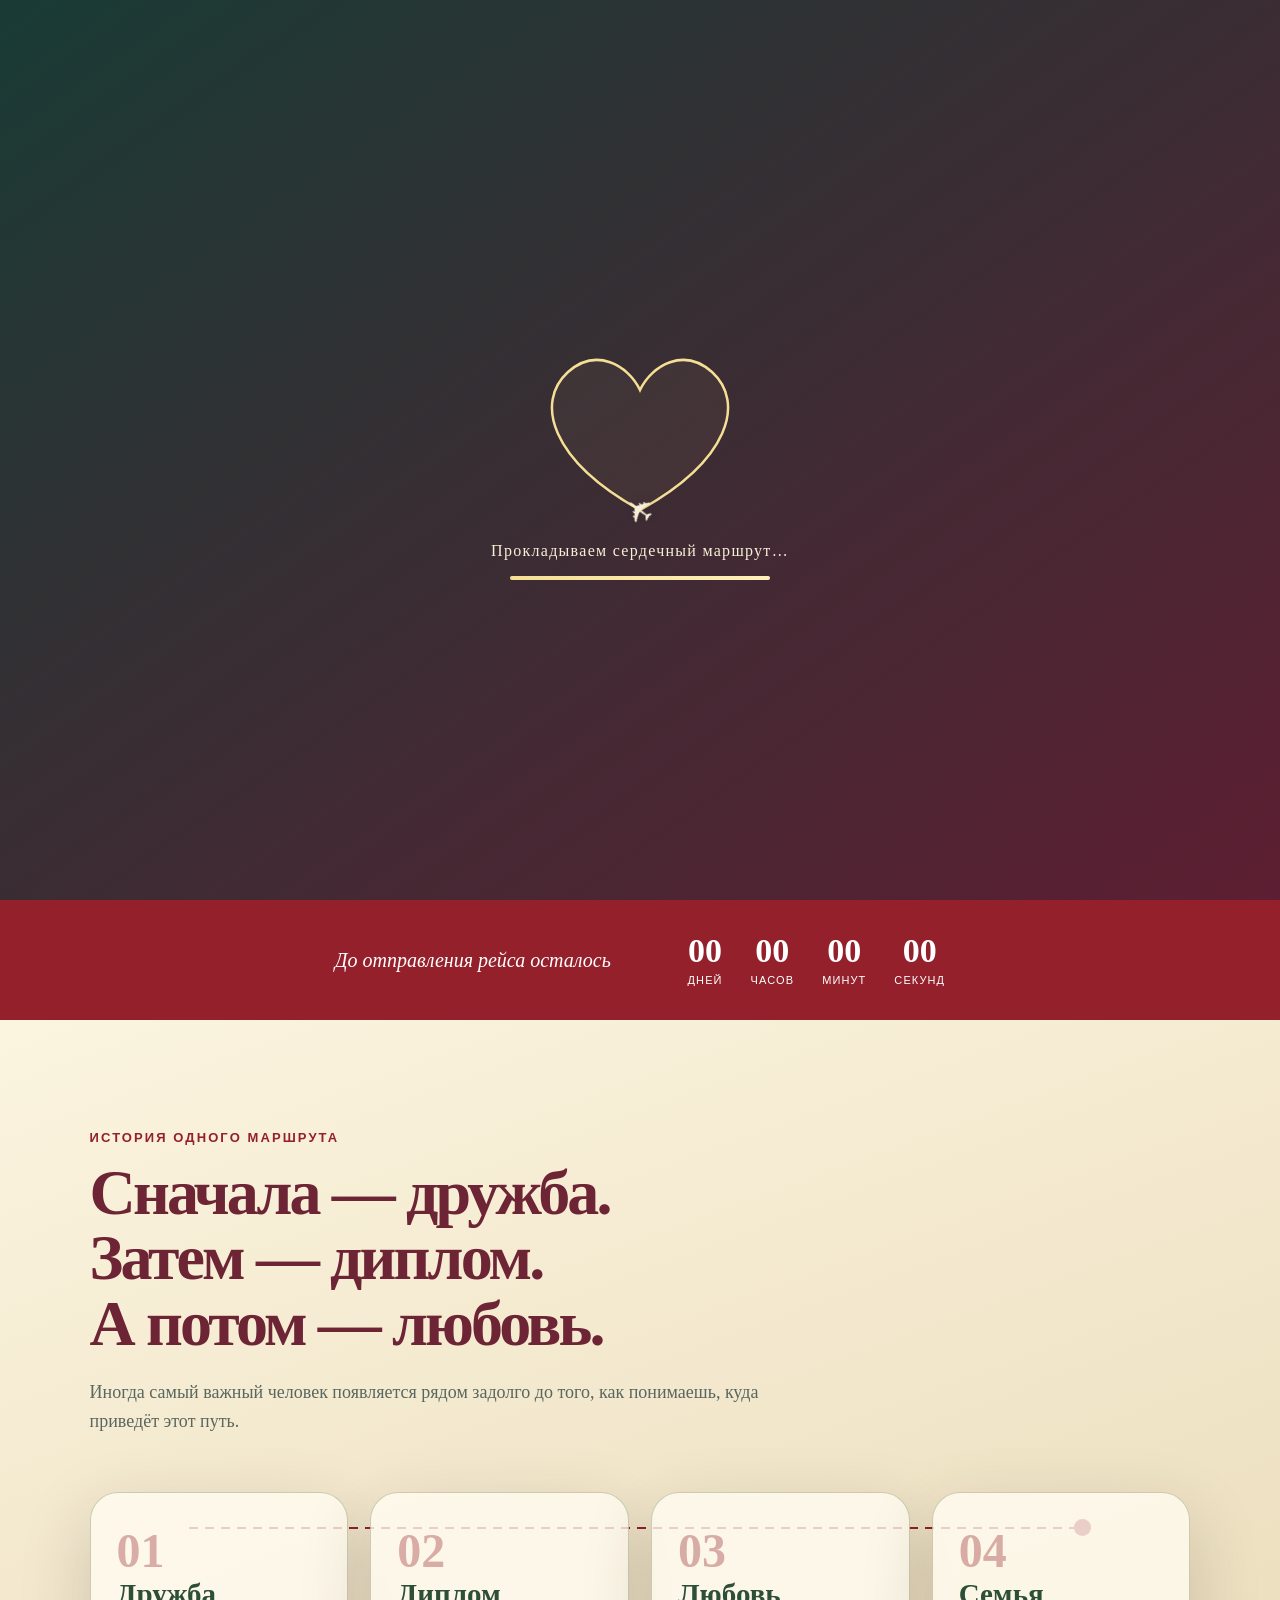
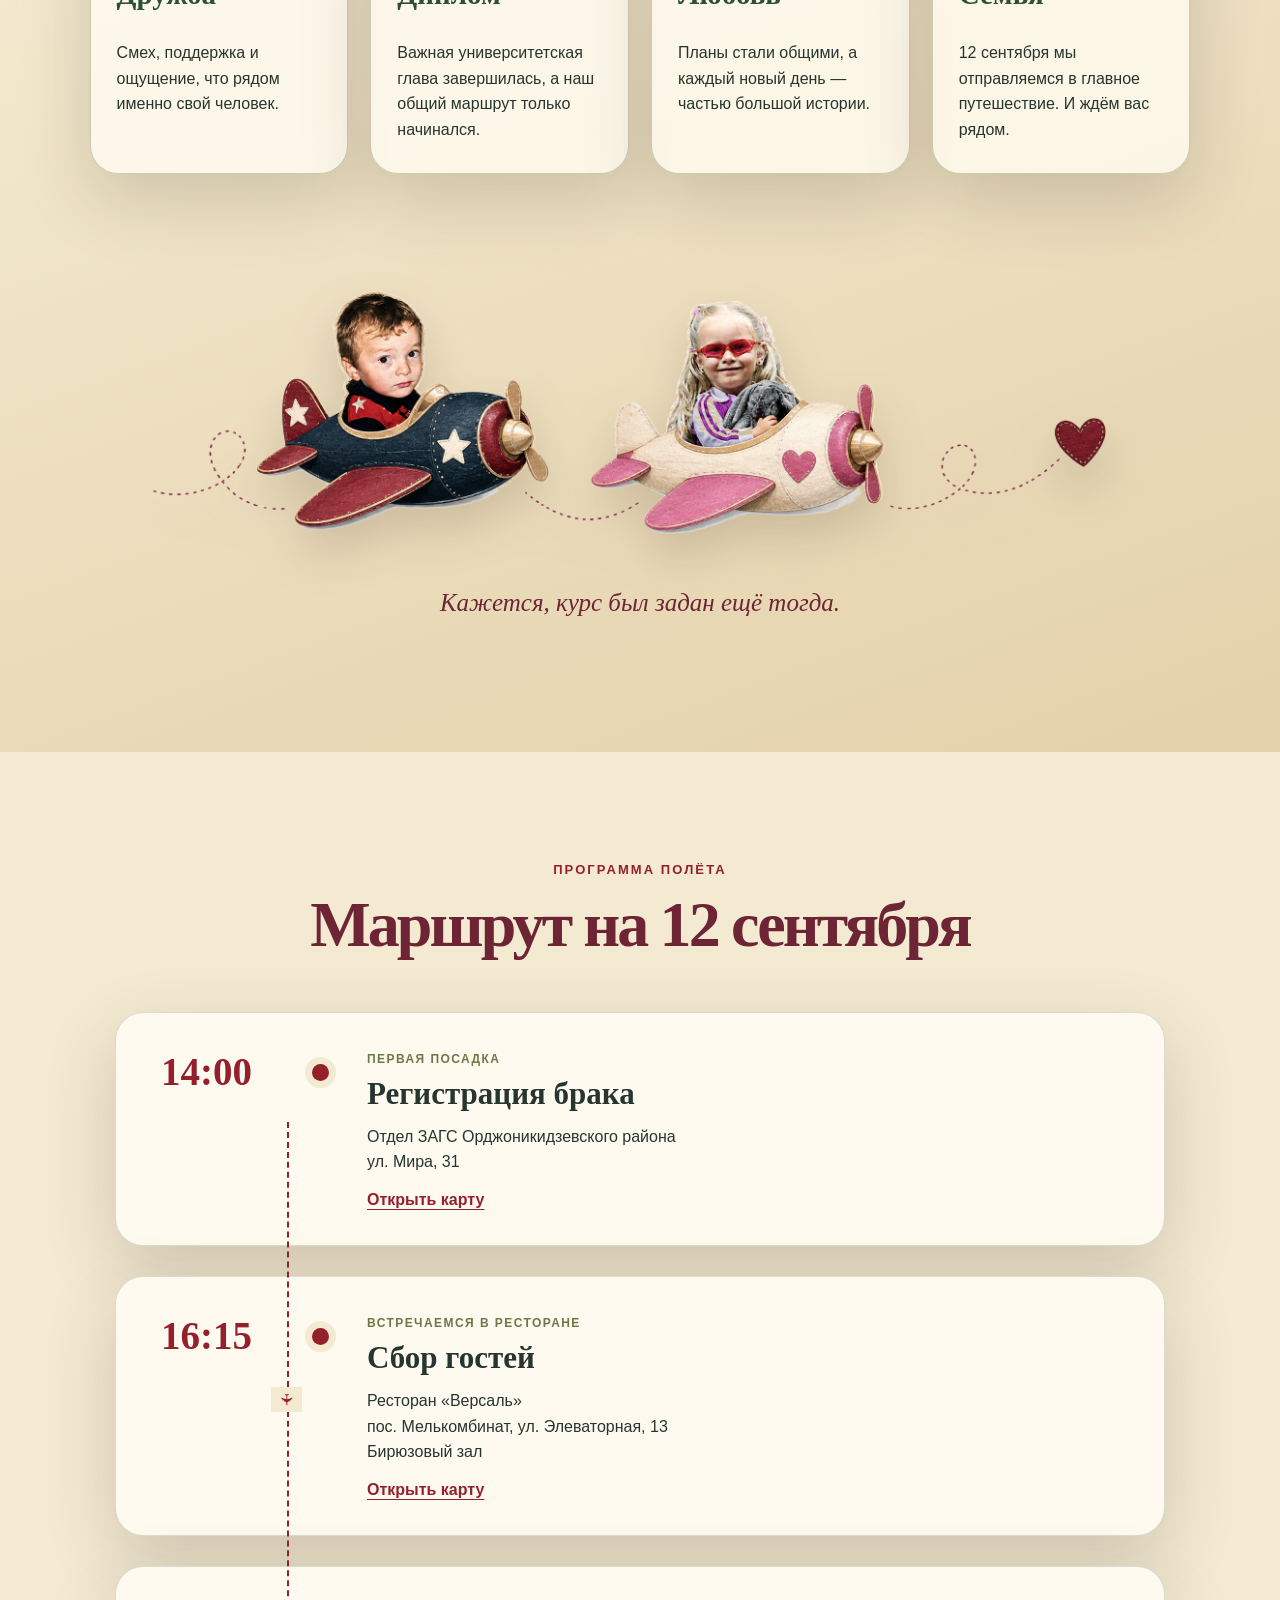
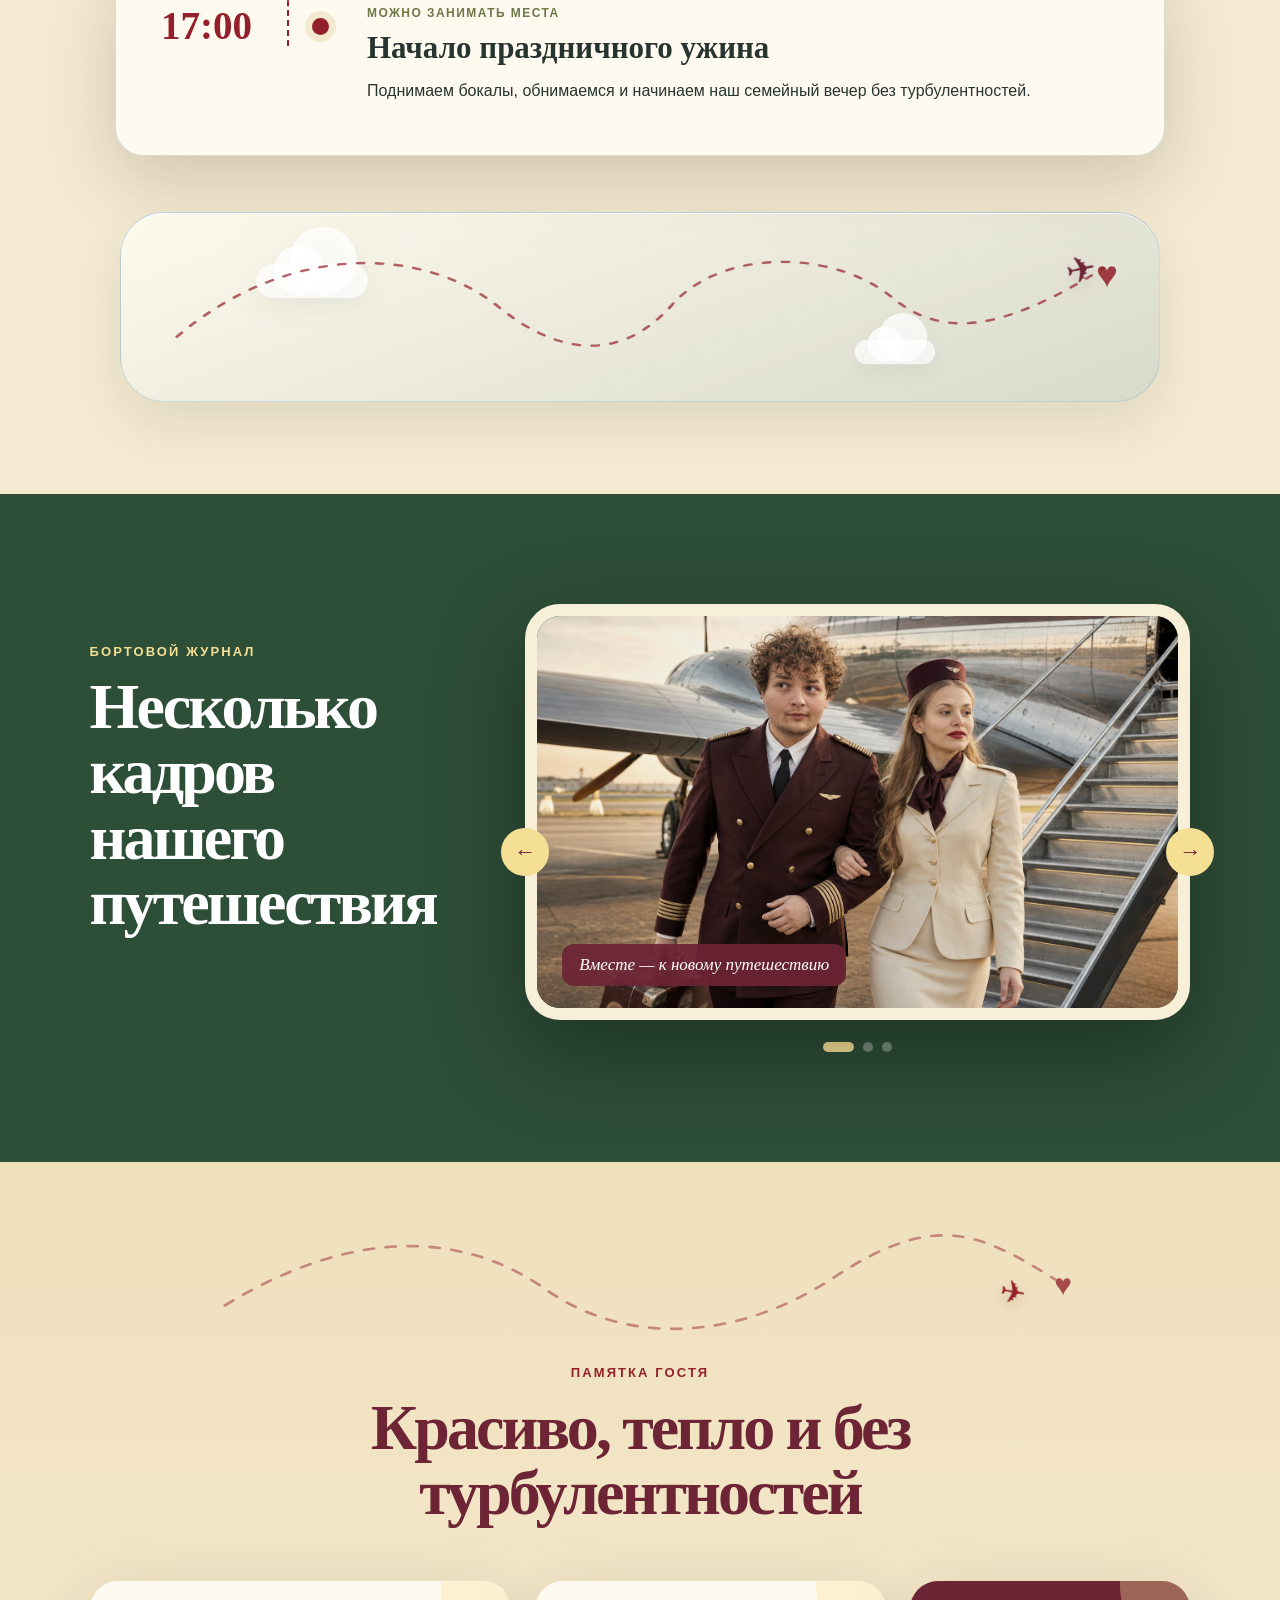
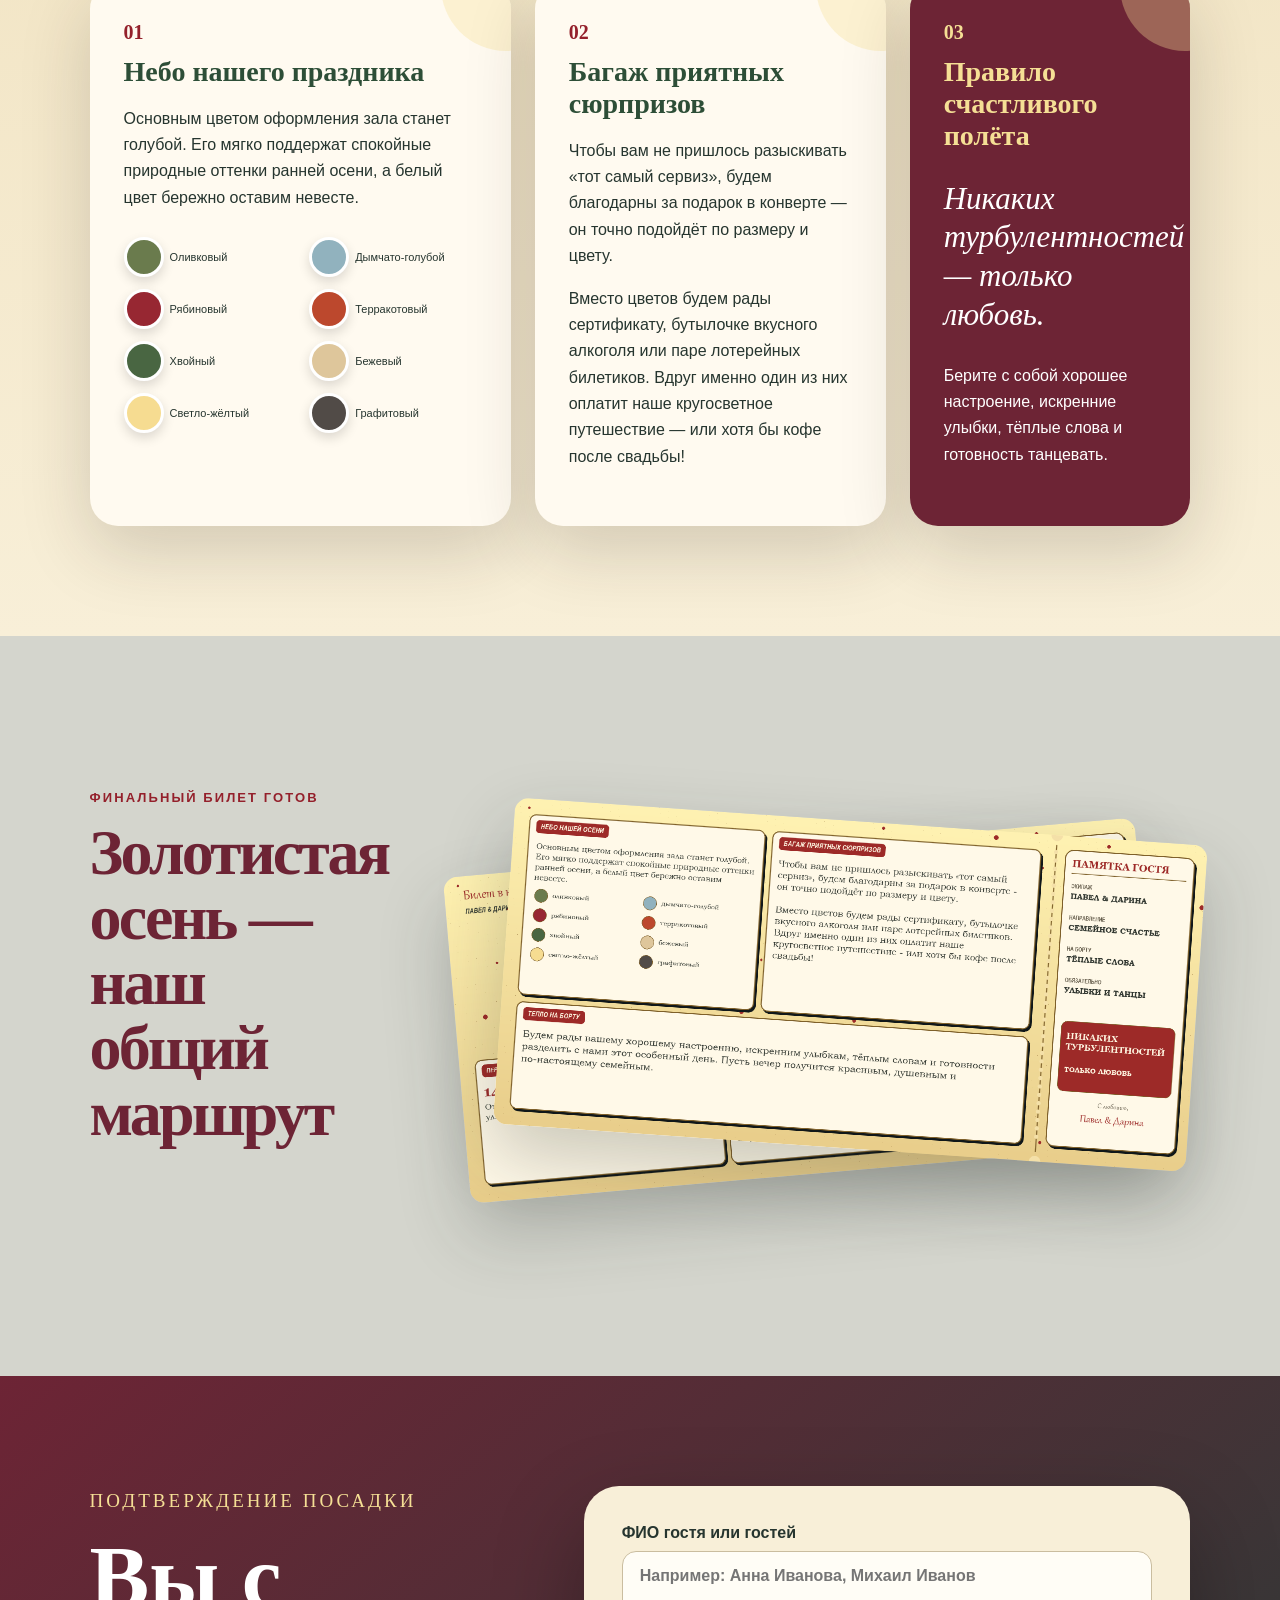
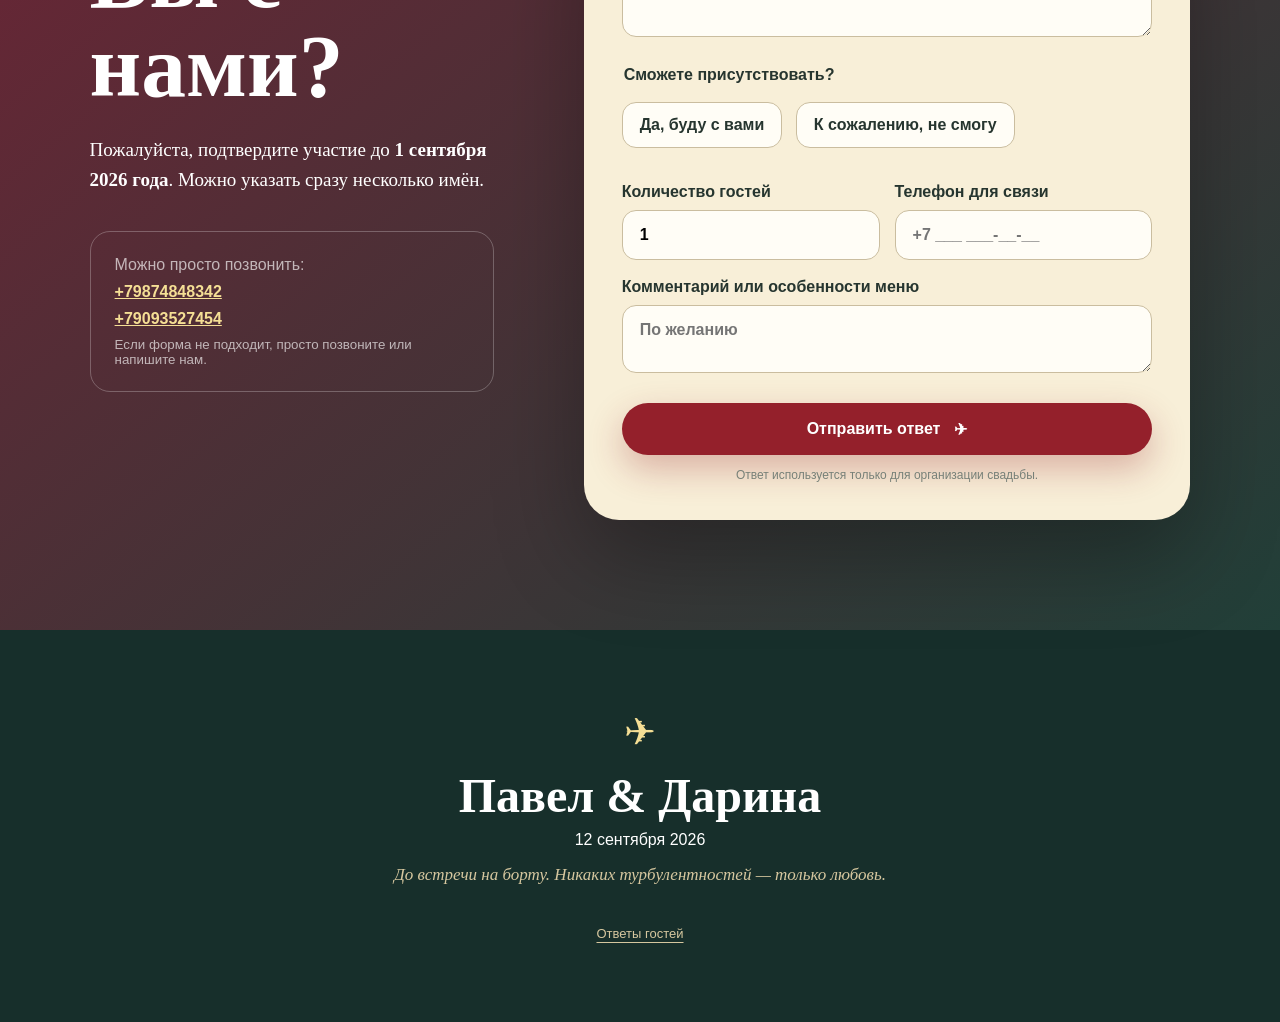
==== commit c310cebf: "Add files via upload" ====
--- a/index.html
+++ b/index.html
@@ -111,6 +111,15 @@
           <div><span class="event-label">Можно занимать места</span><h3>Начало праздничного ужина</h3><p>Поднимаем бокалы, обнимаемся и начинаем наш семейный вечер без турбулентностей.</p></div>
         </article>
       </div>
+      <div class="sky-loop reveal" aria-hidden="true">
+        <span class="sky-cloud cloud-one"></span>
+        <span class="sky-cloud cloud-two"></span>
+        <svg viewBox="0 0 1000 210" preserveAspectRatio="none">
+          <path d="M35 143 C145 24 280 25 358 105 C420 169 482 174 532 102 C582 30 694 31 753 93 C802 144 860 139 965 55"></path>
+        </svg>
+        <span class="sky-loop-plane">✈</span>
+        <i>♥</i>
+      </div>
     </section>
 
     <section class="gallery section" aria-label="Фотографии">
@@ -120,8 +129,7 @@
       </div>
       <div class="slider reveal" aria-roledescription="карусель">
         <div class="slides">
-          <figure class="slide is-active"><img src="pilot-master-autumn.png" alt="Павел и Дарина в аэропорту"><figcaption>Курс проложен</figcaption></figure>
-          <figure class="slide captain-walk-slide"><img src="captains-airport.png" alt="Павел и Дарина идут с чемоданом на фоне самолёта в образах капитанов"><figcaption>Вместе — к новому путешествию</figcaption></figure>
+          <figure class="slide is-active captain-walk-slide"><img src="captains-airport.png" alt="Павел и Дарина идут с чемоданом на фоне самолёта в образах капитанов"><figcaption>Вместе — к новому путешествию</figcaption></figure>
           <figure class="slide"><img src="couple-night.png" alt="Павел и Дарина на вечерней улице"><figcaption>Ночной рейс по любимому городу</figcaption></figure>
           <figure class="slide elevator-slide"><img src="couple-elevator-sharp.png" alt="Павел и Дарина вместе в лифте"><figcaption>Главное — всегда быть рядом</figcaption></figure>
         </div>
@@ -148,7 +156,7 @@
           <span class="card-number">01</span><h3>Небо нашего праздника</h3>
           <p>Основным цветом оформления зала станет голубой. Его мягко поддержат спокойные природные оттенки ранней осени, а белый цвет бережно оставим невесте.</p>
           <div class="palette" aria-label="Рекомендуемые цвета">
-            <span style="--color:#79a9c5" data-name="Голубой — основной"></span><span style="--color:#91b2be" data-name="Дымчато-голубой"></span><span style="--color:#972732" data-name="Рябиновый"></span><span style="--color:#bc482d" data-name="Терракотовый"></span><span style="--color:#496642" data-name="Хвойный"></span><span style="--color:#dec69b" data-name="Бежевый"></span><span style="--color:#f6dc91" data-name="Светло-жёлтый"></span><span style="--color:#514b47" data-name="Графитовый"></span>
+            <span style="--color:#6a7b4d" data-name="Оливковый"></span><span style="--color:#91b2be" data-name="Дымчато-голубой"></span><span style="--color:#972732" data-name="Рябиновый"></span><span style="--color:#bc482d" data-name="Терракотовый"></span><span style="--color:#496642" data-name="Хвойный"></span><span style="--color:#dec69b" data-name="Бежевый"></span><span style="--color:#f6dc91" data-name="Светло-жёлтый"></span><span style="--color:#514b47" data-name="Графитовый"></span>
           </div>
         </article>
         <article class="detail-card reveal" data-delay="80">
--- a/final.css
+++ b/final.css
@@ -4,10 +4,11 @@
 .story-route{grid-template-columns:repeat(4,minmax(0,1fr));gap:22px}.story-route article{min-width:0;padding:30px 26px}.story-route h3,.story-route p,.event-card h3,.event-card p,.detail-card p{overflow-wrap:anywhere}.elevator-slide img{object-position:center 28%}
 .palette{grid-template-columns:repeat(2,minmax(0,1fr));gap:12px 18px;margin-top:26px}.palette span{display:grid;grid-template-columns:36px minmax(0,1fr);align-items:center;gap:10px;min-width:0;aspect-ratio:auto;border:0;border-radius:0;background:none;box-shadow:none}.palette span::before{content:"";display:block;width:34px;height:34px;border:3px solid #fff;border-radius:50%;background:var(--color);box-shadow:0 5px 12px rgba(0,0,0,.14)}.palette span::after{content:attr(data-name);position:static;transform:none;font-size:11px;line-height:1.2;white-space:normal}
 .captain-walk-slide img{object-position:center 42%}.flight-divider{position:relative;width:min(900px,92vw);height:130px;margin:-55px auto 18px;pointer-events:none}.flight-divider svg{position:absolute;inset:0;width:100%;height:100%;overflow:visible}.flight-divider path{fill:none;stroke:rgba(148,32,43,.58);stroke-width:3;stroke-linecap:round;stroke-dasharray:10 12;stroke-dashoffset:170;opacity:.35}.flight-divider-plane{position:absolute;left:2%;top:66%;color:var(--rowan);font-size:31px;filter:drop-shadow(0 6px 8px rgba(109,36,53,.25));transform:rotate(-17deg)}.flight-divider i{position:absolute;right:2%;top:39%;color:var(--rowan);font:700 30px Georgia,serif;opacity:.78}.flight-divider.is-visible path{animation:routeDraw 2.7s ease-out forwards}.flight-divider.is-visible .flight-divider-plane{animation:dividerFlight 2.7s cubic-bezier(.35,.05,.22,1) forwards}.event-card.reveal:nth-of-type(odd){transform:translateX(-38px)}.event-card.reveal:nth-of-type(even){transform:translateX(38px)}.event-card.reveal.is-visible,.detail-card.reveal.is-visible{transform:none}.detail-card.reveal{transform:translateY(35px) scale(.985)}
+.sky-loop{position:relative;width:min(1040px,100%);height:190px;margin:56px auto -18px;overflow:hidden;border:1px solid rgba(121,169,197,.38);border-radius:44px;background:linear-gradient(160deg,rgba(255,253,244,.82),rgba(145,178,190,.28));box-shadow:inset 0 1px rgba(255,255,255,.8),0 22px 50px rgba(72,76,64,.11)}.sky-loop svg{position:absolute;inset:12px 2%;width:96%;height:calc(100% - 24px)}.sky-loop path{fill:none;stroke:var(--rowan);stroke-width:3;stroke-linecap:round;stroke-dasharray:7 12;stroke-dashoffset:230;opacity:.26}.sky-loop-plane{position:absolute;left:3%;top:63%;color:var(--wine);font-size:36px;transform:rotate(-24deg);filter:drop-shadow(0 7px 9px rgba(109,36,53,.22))}.sky-loop i{position:absolute;right:4%;top:21%;color:var(--rowan);font:700 37px Georgia,serif;opacity:.15;transform:scale(.7)}.sky-cloud{position:absolute;width:112px;height:34px;border-radius:999px;background:rgba(255,255,255,.72);filter:drop-shadow(0 9px 12px rgba(45,78,55,.08))}.sky-cloud::before,.sky-cloud::after{content:"";position:absolute;bottom:3px;border-radius:50%;background:inherit}.sky-cloud::before{width:50px;height:50px;left:18px}.sky-cloud::after{width:68px;height:68px;right:11px}.cloud-one{left:13%;top:51px}.cloud-two{right:20%;bottom:32px;transform:scale(.72)}.sky-loop.is-visible path{animation:skyRouteDraw 3.8s ease-out forwards}.sky-loop.is-visible .sky-loop-plane{animation:skyRouteFlight 3.8s cubic-bezier(.32,.02,.22,1) forwards}.sky-loop.is-visible i{animation:heartArrival 1s 3.2s ease forwards}.sky-loop.is-visible .cloud-one{animation:cloudDrift 6s ease-in-out infinite}.sky-loop.is-visible .cloud-two{animation:cloudDrift 7s -2s ease-in-out infinite reverse}
 .ticket-stack{min-height:520px}.ticket-stack img{width:94%;left:3%;top:16%}.ticket-stack img:nth-child(1){transform:rotate(-5deg) translate(-3%,5%)}.ticket-stack img:nth-child(2){transform:rotate(4deg) translate(4%,-3%)}.ticket-stack img:nth-child(3){display:none}.ticket-stack:hover img:nth-child(1){transform:rotate(-7deg) translate(-8%,8%)}.ticket-stack:hover img:nth-child(2){transform:rotate(6deg) translate(8%,-5%)}
 .admin-link{display:inline-block;margin-top:24px;color:#d6c79f;text-underline-offset:4px;font-size:13px}.admin-page{min-height:100vh;padding:50px clamp(18px,5vw,70px);background:linear-gradient(145deg,#f8efd8,#e3d1aa)}.admin-shell{max-width:1180px;margin:auto}.admin-shell h1{color:var(--wine);font-size:clamp(42px,7vw,78px)}.admin-panel{padding:28px;border:1px solid rgba(45,78,55,.18);border-radius:24px;background:#fffaf0;box-shadow:var(--shadow)}.admin-settings{display:grid;grid-template-columns:1fr .7fr auto;gap:14px;align-items:end}.admin-settings label{font-weight:700}.admin-settings input{width:100%;margin-top:8px;padding:13px 15px;border:1px solid #cabd9f;border-radius:12px;background:#fff}.admin-actions{display:flex;gap:10px;flex-wrap:wrap}.responses-wrap{margin-top:24px;overflow:auto;border-radius:18px;border:1px solid #d8c9aa;background:#fff}.responses-table{width:100%;min-width:920px;border-collapse:collapse}.responses-table th,.responses-table td{padding:13px 14px;border-bottom:1px solid #eadfc8;text-align:left;vertical-align:top}.responses-table th{position:sticky;top:0;color:#fff;background:var(--wine)}.responses-empty{padding:32px;text-align:center;color:#69736d}.admin-status{min-height:24px;margin:16px 0 0;color:var(--wine);font-weight:700}.admin-note{line-height:1.6;color:#59675f}.admin-back{display:inline-block;margin-bottom:25px;color:var(--wine);font-weight:800;text-underline-offset:4px}
-@keyframes heartFlight{0%{offset-distance:0%;opacity:0}8%{opacity:1}100%{offset-distance:100%;opacity:1}}@keyframes drawHeart{to{stroke-dashoffset:0}}@keyframes loadProgress{to{transform:translateX(0)}}@keyframes routeDraw{from{stroke-dashoffset:170;opacity:.15}to{stroke-dashoffset:0;opacity:.8}}@keyframes dividerFlight{0%{left:2%;top:66%;transform:rotate(-17deg)}24%{left:24%;top:10%;transform:rotate(-25deg)}52%{left:48%;top:58%;transform:rotate(18deg)}76%{left:72%;top:8%;transform:rotate(-20deg)}100%{left:90%;top:44%;transform:rotate(10deg)}}
+@keyframes heartFlight{0%{offset-distance:0%;opacity:0}8%{opacity:1}100%{offset-distance:100%;opacity:1}}@keyframes drawHeart{to{stroke-dashoffset:0}}@keyframes loadProgress{to{transform:translateX(0)}}@keyframes routeDraw{from{stroke-dashoffset:170;opacity:.15}to{stroke-dashoffset:0;opacity:.8}}@keyframes dividerFlight{0%{left:2%;top:66%;transform:rotate(-17deg)}24%{left:24%;top:10%;transform:rotate(-25deg)}52%{left:48%;top:58%;transform:rotate(18deg)}76%{left:72%;top:8%;transform:rotate(-20deg)}100%{left:90%;top:44%;transform:rotate(10deg)}}@keyframes skyRouteDraw{from{stroke-dashoffset:230;opacity:.2}to{stroke-dashoffset:0;opacity:.72}}@keyframes skyRouteFlight{0%{left:3%;top:63%;transform:rotate(-24deg)}22%{left:22%;top:17%;transform:rotate(-19deg)}43%{left:40%;top:58%;transform:rotate(20deg)}64%{left:60%;top:16%;transform:rotate(-16deg)}82%{left:76%;top:48%;transform:rotate(16deg)}100%{left:91%;top:19%;transform:rotate(-12deg)}}@keyframes heartArrival{0%{opacity:.15;transform:scale(.7)}55%{opacity:1;transform:scale(1.34)}100%{opacity:.86;transform:scale(1)}}@keyframes cloudDrift{50%{transform:translateX(20px) translateY(-5px)}}
 @media(max-width:950px){.story-route{grid-template-columns:1fr 1fr}.admin-settings{grid-template-columns:1fr 1fr}.admin-actions{grid-column:1/-1}}
 @media(min-width:621px){.timeline::before{left:172px}.event-card{grid-template-columns:170px 1fr}.event-time::after{left:151px;right:auto}.timeline-plane{left:159px}}
-@media(max-width:620px){.preloader-heart-wrap{width:210px;height:184px;transform:scale(.9)}.story-route{grid-template-columns:1fr}.event-card{gap:10px}.event-time{font-size:36px}.palette{grid-template-columns:1fr}.ticket-stack{min-height:250px}.ticket-stack img{top:12%}.ticket-stack img:nth-child(1){transform:rotate(-2deg) translate(-1%,4%)}.ticket-stack img:nth-child(2){transform:rotate(2deg) translate(1%,-2%)}.ticket-stack:hover img:nth-child(1){transform:rotate(-2deg) translate(-1%,4%)}.ticket-stack:hover img:nth-child(2){transform:rotate(2deg) translate(1%,-2%)}.admin-page{padding:24px 14px}.admin-panel{padding:18px}.admin-settings{grid-template-columns:1fr}.admin-actions{grid-column:auto}.admin-actions .button{width:100%}.slider{width:100%;min-width:0}.slides{border-width:7px;border-radius:22px}.flight-divider{height:92px;margin:-28px auto 5px}.flight-divider-plane{font-size:24px}.flight-divider i{font-size:23px}.event-card.reveal:nth-of-type(odd),.event-card.reveal:nth-of-type(even){transform:translateY(28px)}.event-card.reveal.is-visible{transform:none}}
+@media(max-width:620px){.preloader-heart-wrap{width:210px;height:184px;transform:scale(.9)}.story-route{grid-template-columns:1fr}.event-card{gap:10px}.event-time{font-size:36px}.palette{grid-template-columns:1fr}.ticket-stack{min-height:250px}.ticket-stack img{top:12%}.ticket-stack img:nth-child(1){transform:rotate(-2deg) translate(-1%,4%)}.ticket-stack img:nth-child(2){transform:rotate(2deg) translate(1%,-2%)}.ticket-stack:hover img:nth-child(1){transform:rotate(-2deg) translate(-1%,4%)}.ticket-stack:hover img:nth-child(2){transform:rotate(2deg) translate(1%,-2%)}.admin-page{padding:24px 14px}.admin-panel{padding:18px}.admin-settings{grid-template-columns:1fr}.admin-actions{grid-column:auto}.admin-actions .button{width:100%}.slider{width:100%;min-width:0}.slides{border-width:7px;border-radius:22px}.flight-divider{height:92px;margin:-28px auto 5px}.flight-divider-plane{font-size:24px}.flight-divider i{font-size:23px}.event-card.reveal:nth-of-type(odd),.event-card.reveal:nth-of-type(even){transform:translateY(28px)}.event-card.reveal.is-visible{transform:none}.hero{background-position:center,68% 14%;background-size:cover,auto 48%;background-repeat:no-repeat}.hero-photo img{height:auto;aspect-ratio:auto;object-fit:contain;object-position:center}.sky-loop{height:132px;margin:38px auto -8px;border-radius:28px}.sky-loop-plane{font-size:27px}.sky-loop i{font-size:28px}.sky-cloud{transform:scale(.58)}.cloud-one{left:4%;top:38px}.cloud-two{right:7%;bottom:17px;transform:scale(.48)}}
 @media(prefers-reduced-motion:reduce){.preloader-heart path{stroke-dashoffset:0}.preloader-plane{offset-distance:100%}.preloader-progress span{transform:none}}
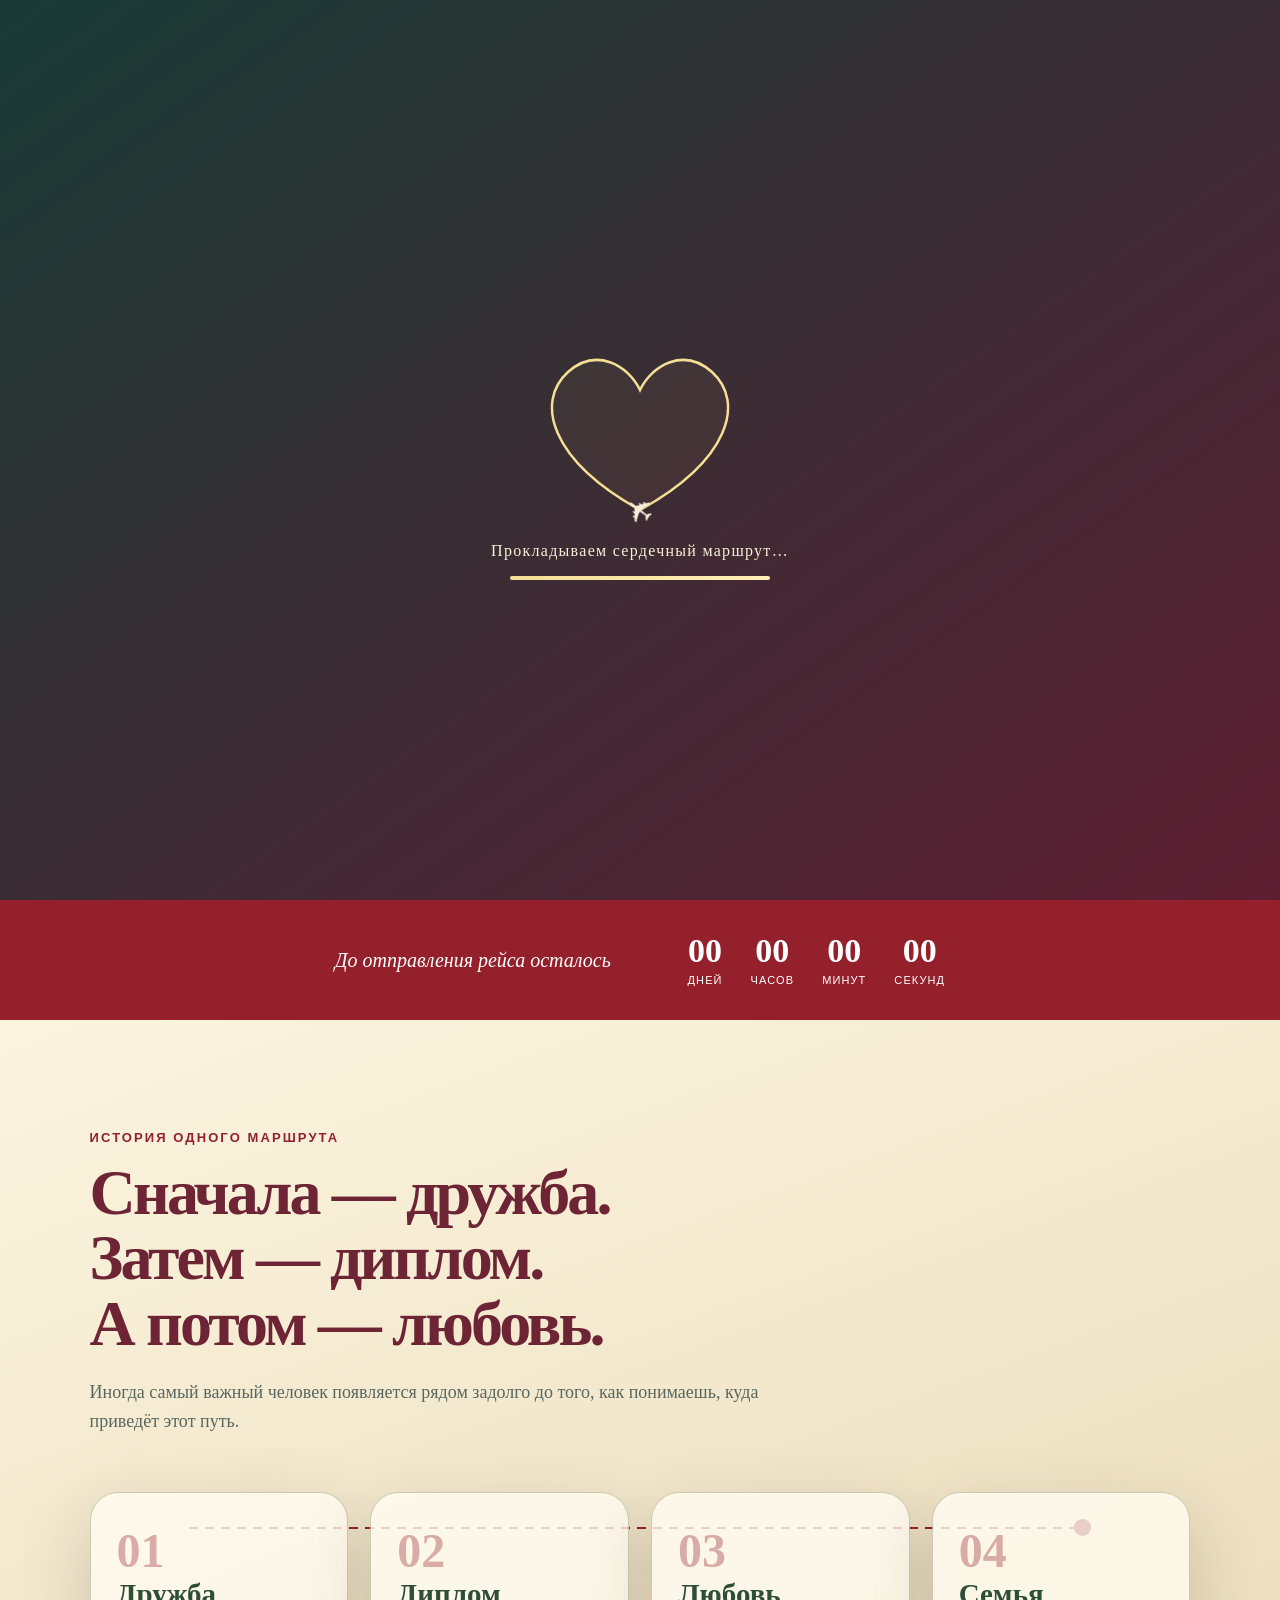
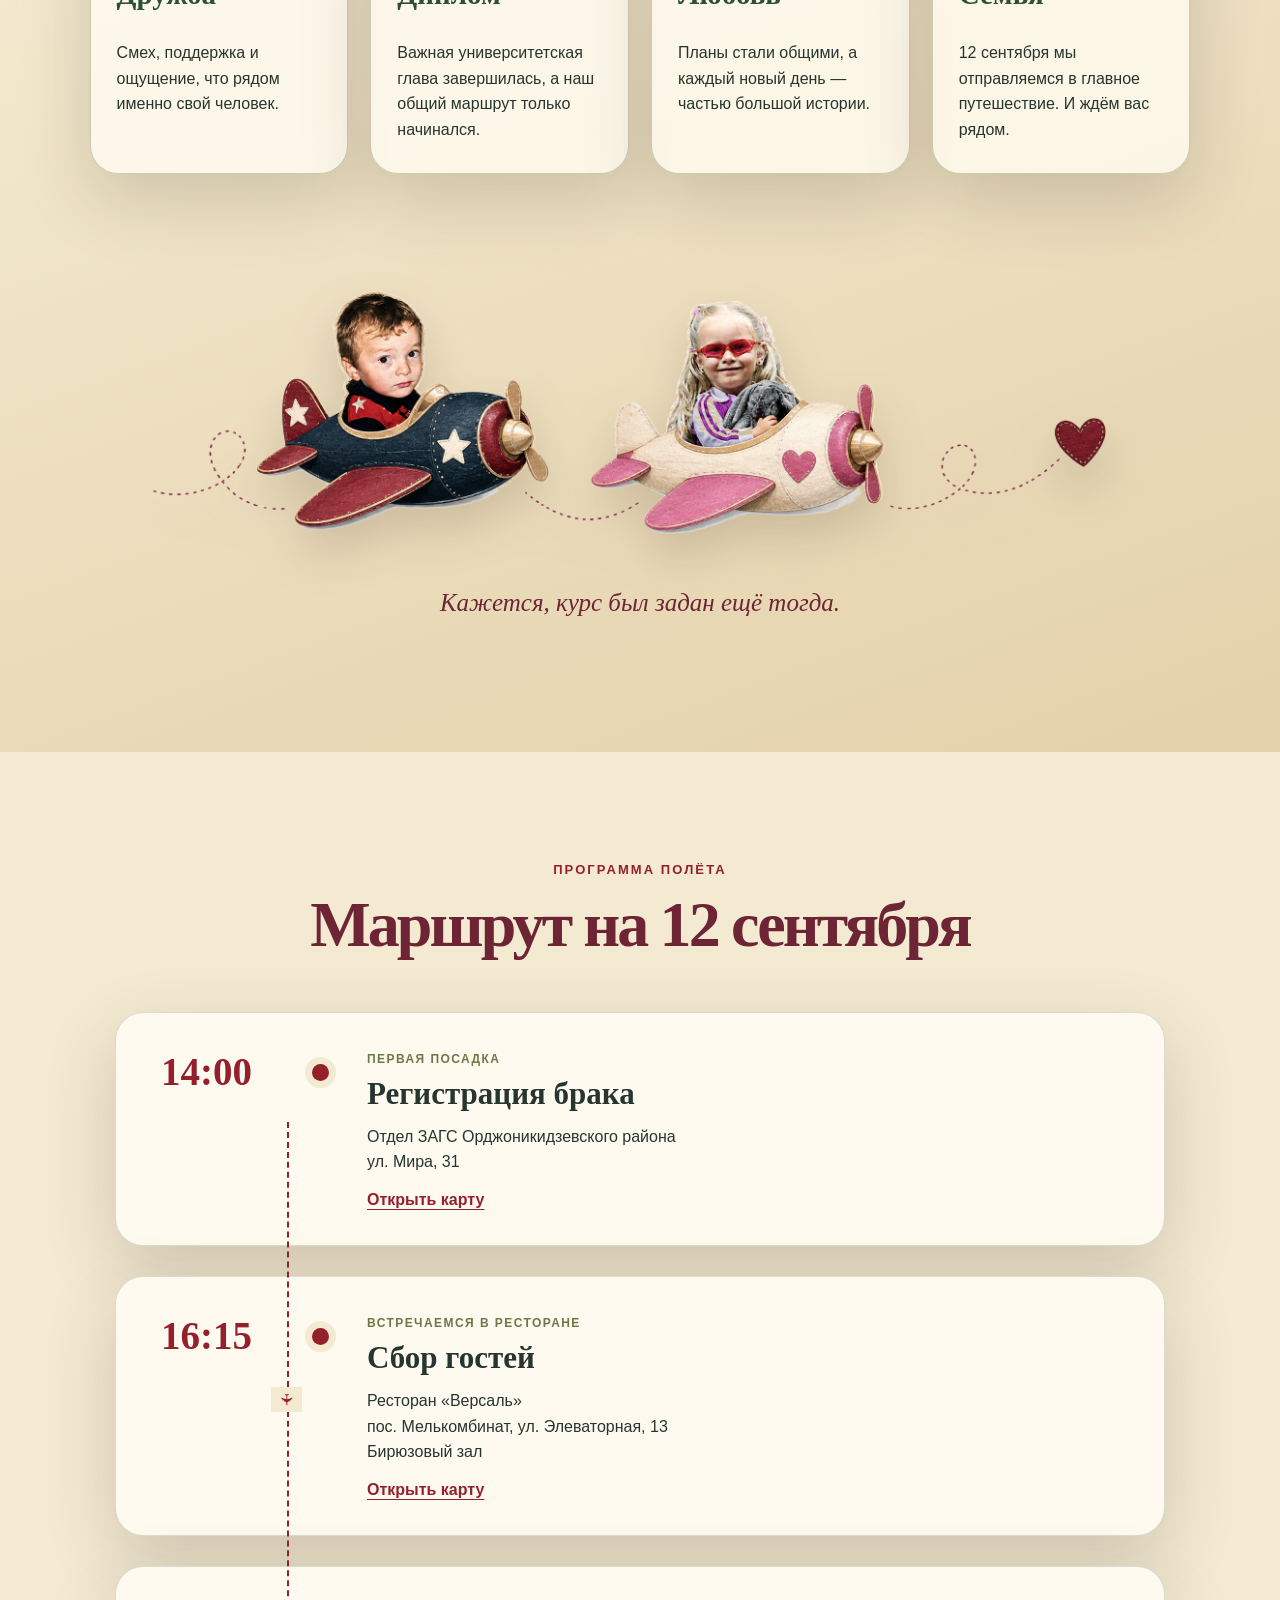
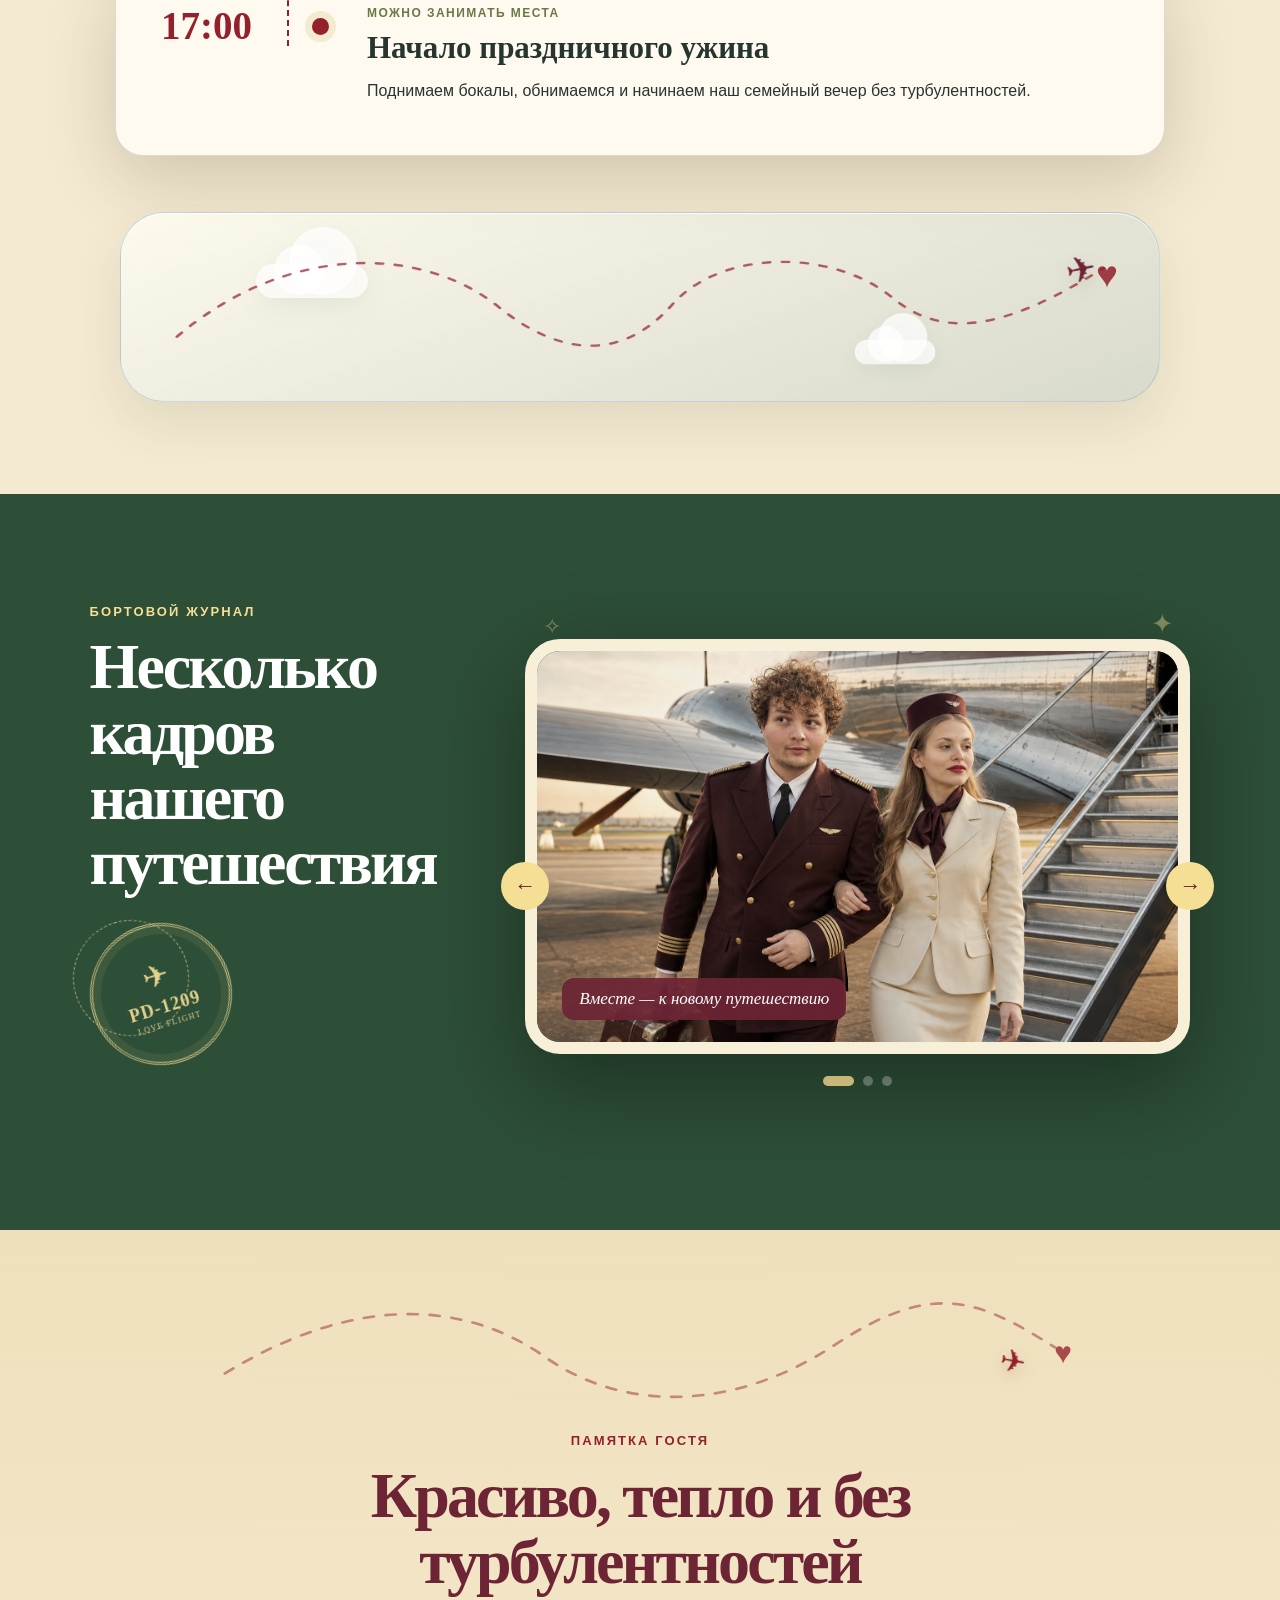
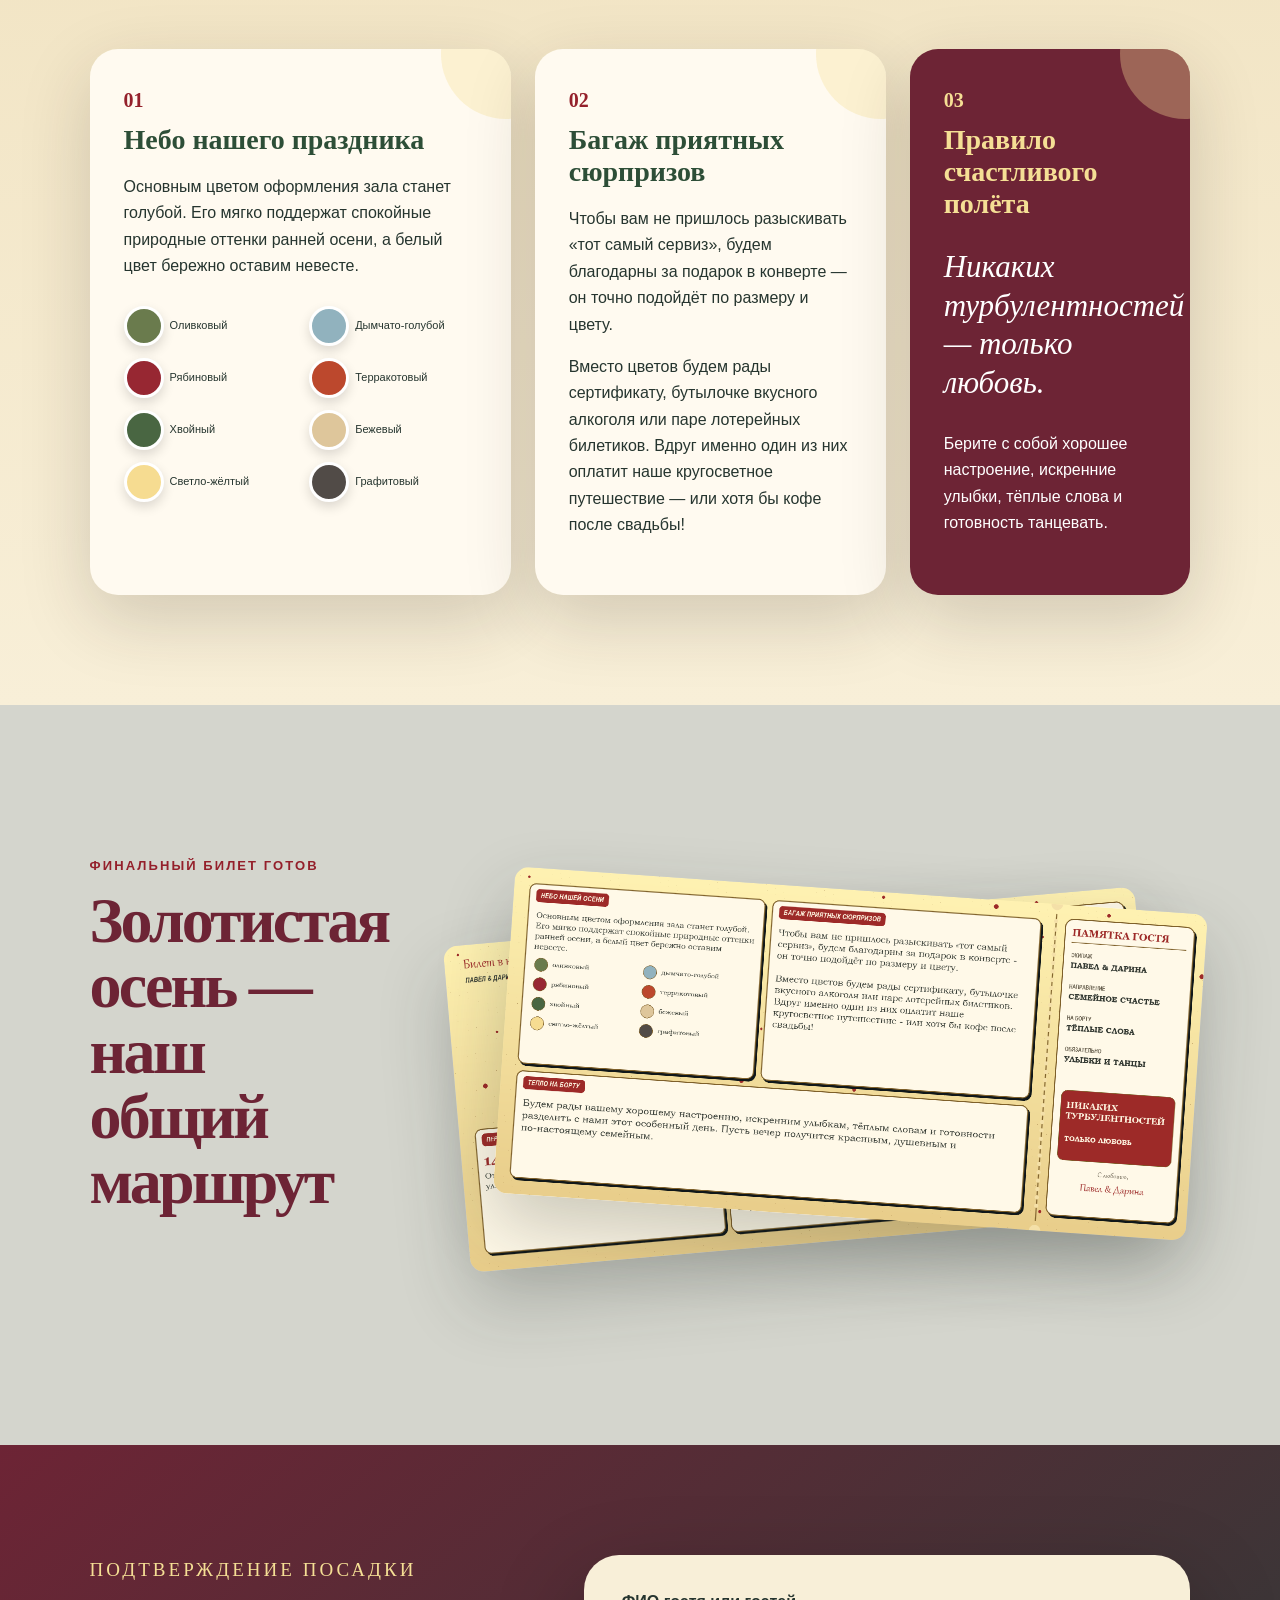
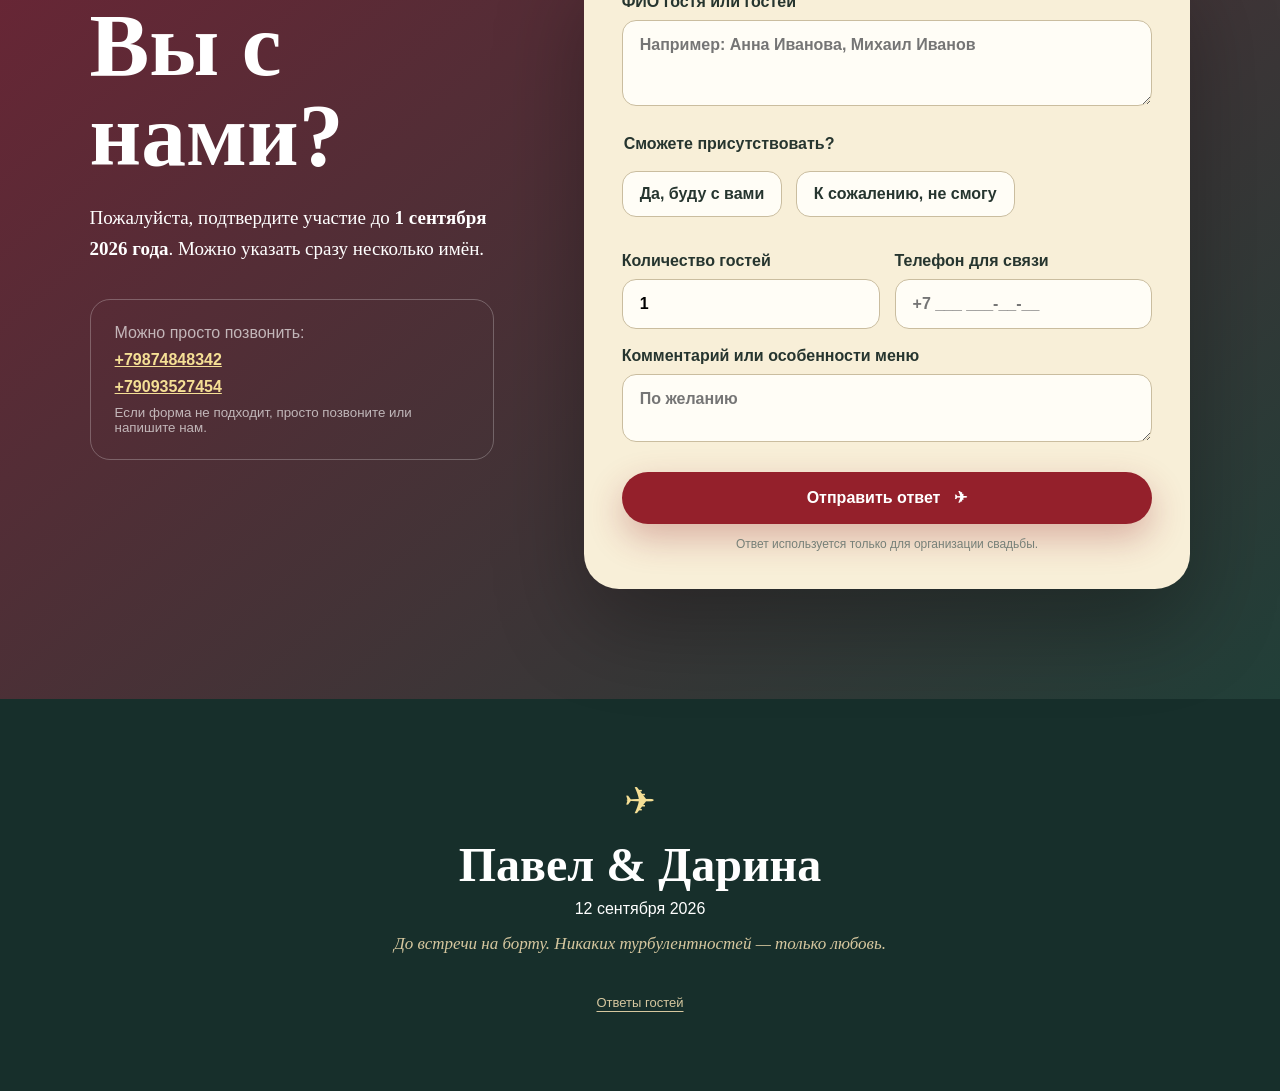
==== commit 86de1461: "Add files via upload" ====
--- a/index.html
+++ b/index.html
@@ -126,6 +126,9 @@
       <div class="section-heading reveal">
         <p class="eyebrow">Бортовой журнал</p>
         <h2>Несколько кадров<br>нашего путешествия</h2>
+        <div class="airmail-stamp" aria-hidden="true">
+          <span>✈</span><b>PD-1209</b><small>LOVE FLIGHT</small>
+        </div>
       </div>
       <div class="slider reveal" aria-roledescription="карусель">
         <div class="slides">
--- a/final.css
+++ b/final.css
@@ -5,10 +5,12 @@
 .palette{grid-template-columns:repeat(2,minmax(0,1fr));gap:12px 18px;margin-top:26px}.palette span{display:grid;grid-template-columns:36px minmax(0,1fr);align-items:center;gap:10px;min-width:0;aspect-ratio:auto;border:0;border-radius:0;background:none;box-shadow:none}.palette span::before{content:"";display:block;width:34px;height:34px;border:3px solid #fff;border-radius:50%;background:var(--color);box-shadow:0 5px 12px rgba(0,0,0,.14)}.palette span::after{content:attr(data-name);position:static;transform:none;font-size:11px;line-height:1.2;white-space:normal}
 .captain-walk-slide img{object-position:center 42%}.flight-divider{position:relative;width:min(900px,92vw);height:130px;margin:-55px auto 18px;pointer-events:none}.flight-divider svg{position:absolute;inset:0;width:100%;height:100%;overflow:visible}.flight-divider path{fill:none;stroke:rgba(148,32,43,.58);stroke-width:3;stroke-linecap:round;stroke-dasharray:10 12;stroke-dashoffset:170;opacity:.35}.flight-divider-plane{position:absolute;left:2%;top:66%;color:var(--rowan);font-size:31px;filter:drop-shadow(0 6px 8px rgba(109,36,53,.25));transform:rotate(-17deg)}.flight-divider i{position:absolute;right:2%;top:39%;color:var(--rowan);font:700 30px Georgia,serif;opacity:.78}.flight-divider.is-visible path{animation:routeDraw 2.7s ease-out forwards}.flight-divider.is-visible .flight-divider-plane{animation:dividerFlight 2.7s cubic-bezier(.35,.05,.22,1) forwards}.event-card.reveal:nth-of-type(odd){transform:translateX(-38px)}.event-card.reveal:nth-of-type(even){transform:translateX(38px)}.event-card.reveal.is-visible,.detail-card.reveal.is-visible{transform:none}.detail-card.reveal{transform:translateY(35px) scale(.985)}
 .sky-loop{position:relative;width:min(1040px,100%);height:190px;margin:56px auto -18px;overflow:hidden;border:1px solid rgba(121,169,197,.38);border-radius:44px;background:linear-gradient(160deg,rgba(255,253,244,.82),rgba(145,178,190,.28));box-shadow:inset 0 1px rgba(255,255,255,.8),0 22px 50px rgba(72,76,64,.11)}.sky-loop svg{position:absolute;inset:12px 2%;width:96%;height:calc(100% - 24px)}.sky-loop path{fill:none;stroke:var(--rowan);stroke-width:3;stroke-linecap:round;stroke-dasharray:7 12;stroke-dashoffset:230;opacity:.26}.sky-loop-plane{position:absolute;left:3%;top:63%;color:var(--wine);font-size:36px;transform:rotate(-24deg);filter:drop-shadow(0 7px 9px rgba(109,36,53,.22))}.sky-loop i{position:absolute;right:4%;top:21%;color:var(--rowan);font:700 37px Georgia,serif;opacity:.15;transform:scale(.7)}.sky-cloud{position:absolute;width:112px;height:34px;border-radius:999px;background:rgba(255,255,255,.72);filter:drop-shadow(0 9px 12px rgba(45,78,55,.08))}.sky-cloud::before,.sky-cloud::after{content:"";position:absolute;bottom:3px;border-radius:50%;background:inherit}.sky-cloud::before{width:50px;height:50px;left:18px}.sky-cloud::after{width:68px;height:68px;right:11px}.cloud-one{left:13%;top:51px}.cloud-two{right:20%;bottom:32px;transform:scale(.72)}.sky-loop.is-visible path{animation:skyRouteDraw 3.8s ease-out forwards}.sky-loop.is-visible .sky-loop-plane{animation:skyRouteFlight 3.8s cubic-bezier(.32,.02,.22,1) forwards}.sky-loop.is-visible i{animation:heartArrival 1s 3.2s ease forwards}.sky-loop.is-visible .cloud-one{animation:cloudDrift 6s ease-in-out infinite}.sky-loop.is-visible .cloud-two{animation:cloudDrift 7s -2s ease-in-out infinite reverse}
+.airmail-stamp{width:142px;height:142px;margin-top:28px;display:grid;place-content:center;text-align:center;border:3px double rgba(245,223,149,.9);border-radius:50%;color:var(--yellow);font-family:Georgia,serif;line-height:1;opacity:0;transform:rotate(-17deg) scale(.65);box-shadow:inset 0 0 0 8px rgba(245,223,149,.08)}.airmail-stamp::before{content:"";position:absolute;width:114px;height:114px;margin:-14px;border:1px dashed rgba(245,223,149,.7);border-radius:50%}.airmail-stamp span{font-size:31px;margin-bottom:7px}.airmail-stamp b{font-size:18px;letter-spacing:.06em}.airmail-stamp small{margin-top:5px;font-size:8px;letter-spacing:.16em}.section-heading.is-visible .airmail-stamp{animation:stampLanding .9s .35s cubic-bezier(.2,.85,.3,1.2) forwards}.slider::before,.slider::after{content:"✦";position:absolute;z-index:3;color:var(--yellow);font-size:27px;pointer-events:none;opacity:.4}.slider::before{right:16px;top:-31px}.slider::after{content:"✧";left:18px;top:-25px;font-size:22px}.slider.is-visible::before{animation:sparklePulse 2.4s .2s ease-in-out infinite}.slider.is-visible::after{animation:sparklePulse 2.4s 1.1s ease-in-out infinite}
 .ticket-stack{min-height:520px}.ticket-stack img{width:94%;left:3%;top:16%}.ticket-stack img:nth-child(1){transform:rotate(-5deg) translate(-3%,5%)}.ticket-stack img:nth-child(2){transform:rotate(4deg) translate(4%,-3%)}.ticket-stack img:nth-child(3){display:none}.ticket-stack:hover img:nth-child(1){transform:rotate(-7deg) translate(-8%,8%)}.ticket-stack:hover img:nth-child(2){transform:rotate(6deg) translate(8%,-5%)}
 .admin-link{display:inline-block;margin-top:24px;color:#d6c79f;text-underline-offset:4px;font-size:13px}.admin-page{min-height:100vh;padding:50px clamp(18px,5vw,70px);background:linear-gradient(145deg,#f8efd8,#e3d1aa)}.admin-shell{max-width:1180px;margin:auto}.admin-shell h1{color:var(--wine);font-size:clamp(42px,7vw,78px)}.admin-panel{padding:28px;border:1px solid rgba(45,78,55,.18);border-radius:24px;background:#fffaf0;box-shadow:var(--shadow)}.admin-settings{display:grid;grid-template-columns:1fr .7fr auto;gap:14px;align-items:end}.admin-settings label{font-weight:700}.admin-settings input{width:100%;margin-top:8px;padding:13px 15px;border:1px solid #cabd9f;border-radius:12px;background:#fff}.admin-actions{display:flex;gap:10px;flex-wrap:wrap}.responses-wrap{margin-top:24px;overflow:auto;border-radius:18px;border:1px solid #d8c9aa;background:#fff}.responses-table{width:100%;min-width:920px;border-collapse:collapse}.responses-table th,.responses-table td{padding:13px 14px;border-bottom:1px solid #eadfc8;text-align:left;vertical-align:top}.responses-table th{position:sticky;top:0;color:#fff;background:var(--wine)}.responses-empty{padding:32px;text-align:center;color:#69736d}.admin-status{min-height:24px;margin:16px 0 0;color:var(--wine);font-weight:700}.admin-note{line-height:1.6;color:#59675f}.admin-back{display:inline-block;margin-bottom:25px;color:var(--wine);font-weight:800;text-underline-offset:4px}
-@keyframes heartFlight{0%{offset-distance:0%;opacity:0}8%{opacity:1}100%{offset-distance:100%;opacity:1}}@keyframes drawHeart{to{stroke-dashoffset:0}}@keyframes loadProgress{to{transform:translateX(0)}}@keyframes routeDraw{from{stroke-dashoffset:170;opacity:.15}to{stroke-dashoffset:0;opacity:.8}}@keyframes dividerFlight{0%{left:2%;top:66%;transform:rotate(-17deg)}24%{left:24%;top:10%;transform:rotate(-25deg)}52%{left:48%;top:58%;transform:rotate(18deg)}76%{left:72%;top:8%;transform:rotate(-20deg)}100%{left:90%;top:44%;transform:rotate(10deg)}}@keyframes skyRouteDraw{from{stroke-dashoffset:230;opacity:.2}to{stroke-dashoffset:0;opacity:.72}}@keyframes skyRouteFlight{0%{left:3%;top:63%;transform:rotate(-24deg)}22%{left:22%;top:17%;transform:rotate(-19deg)}43%{left:40%;top:58%;transform:rotate(20deg)}64%{left:60%;top:16%;transform:rotate(-16deg)}82%{left:76%;top:48%;transform:rotate(16deg)}100%{left:91%;top:19%;transform:rotate(-12deg)}}@keyframes heartArrival{0%{opacity:.15;transform:scale(.7)}55%{opacity:1;transform:scale(1.34)}100%{opacity:.86;transform:scale(1)}}@keyframes cloudDrift{50%{transform:translateX(20px) translateY(-5px)}}
+@keyframes heartFlight{0%{offset-distance:0%;opacity:0}8%{opacity:1}100%{offset-distance:100%;opacity:1}}@keyframes drawHeart{to{stroke-dashoffset:0}}@keyframes loadProgress{to{transform:translateX(0)}}@keyframes routeDraw{from{stroke-dashoffset:170;opacity:.15}to{stroke-dashoffset:0;opacity:.8}}@keyframes dividerFlight{0%{left:2%;top:66%;transform:rotate(-17deg)}24%{left:24%;top:10%;transform:rotate(-25deg)}52%{left:48%;top:58%;transform:rotate(18deg)}76%{left:72%;top:8%;transform:rotate(-20deg)}100%{left:90%;top:44%;transform:rotate(10deg)}}@keyframes skyRouteDraw{from{stroke-dashoffset:230;opacity:.2}to{stroke-dashoffset:0;opacity:.72}}@keyframes skyRouteFlight{0%{left:3%;top:63%;transform:rotate(-24deg)}22%{left:22%;top:17%;transform:rotate(-19deg)}43%{left:40%;top:58%;transform:rotate(20deg)}64%{left:60%;top:16%;transform:rotate(-16deg)}82%{left:76%;top:48%;transform:rotate(16deg)}100%{left:91%;top:19%;transform:rotate(-12deg)}}@keyframes heartArrival{0%{opacity:.15;transform:scale(.7)}55%{opacity:1;transform:scale(1.34)}100%{opacity:.86;transform:scale(1)}}@keyframes cloudDrift{50%{transform:translateX(20px) translateY(-5px)}}@keyframes stampLanding{0%{opacity:0;transform:rotate(-31deg) scale(.42)}70%{opacity:1;transform:rotate(-13deg) scale(1.08)}100%{opacity:.92;transform:rotate(-17deg) scale(1)}}@keyframes sparklePulse{50%{opacity:1;transform:scale(1.35) rotate(18deg)}}
 @media(max-width:950px){.story-route{grid-template-columns:1fr 1fr}.admin-settings{grid-template-columns:1fr 1fr}.admin-actions{grid-column:1/-1}}
 @media(min-width:621px){.timeline::before{left:172px}.event-card{grid-template-columns:170px 1fr}.event-time::after{left:151px;right:auto}.timeline-plane{left:159px}}
-@media(max-width:620px){.preloader-heart-wrap{width:210px;height:184px;transform:scale(.9)}.story-route{grid-template-columns:1fr}.event-card{gap:10px}.event-time{font-size:36px}.palette{grid-template-columns:1fr}.ticket-stack{min-height:250px}.ticket-stack img{top:12%}.ticket-stack img:nth-child(1){transform:rotate(-2deg) translate(-1%,4%)}.ticket-stack img:nth-child(2){transform:rotate(2deg) translate(1%,-2%)}.ticket-stack:hover img:nth-child(1){transform:rotate(-2deg) translate(-1%,4%)}.ticket-stack:hover img:nth-child(2){transform:rotate(2deg) translate(1%,-2%)}.admin-page{padding:24px 14px}.admin-panel{padding:18px}.admin-settings{grid-template-columns:1fr}.admin-actions{grid-column:auto}.admin-actions .button{width:100%}.slider{width:100%;min-width:0}.slides{border-width:7px;border-radius:22px}.flight-divider{height:92px;margin:-28px auto 5px}.flight-divider-plane{font-size:24px}.flight-divider i{font-size:23px}.event-card.reveal:nth-of-type(odd),.event-card.reveal:nth-of-type(even){transform:translateY(28px)}.event-card.reveal.is-visible{transform:none}.hero{background-position:center,68% 14%;background-size:cover,auto 48%;background-repeat:no-repeat}.hero-photo img{height:auto;aspect-ratio:auto;object-fit:contain;object-position:center}.sky-loop{height:132px;margin:38px auto -8px;border-radius:28px}.sky-loop-plane{font-size:27px}.sky-loop i{font-size:28px}.sky-cloud{transform:scale(.58)}.cloud-one{left:4%;top:38px}.cloud-two{right:7%;bottom:17px;transform:scale(.48)}}
+@media(max-width:620px){.preloader-heart-wrap{width:210px;height:184px;transform:scale(.9)}.story-route{grid-template-columns:1fr}.event-card{gap:10px}.event-time{font-size:36px}.palette{grid-template-columns:1fr}.ticket-stack{min-height:250px}.ticket-stack img{top:12%}.ticket-stack img:nth-child(1){transform:rotate(-2deg) translate(-1%,4%)}.ticket-stack img:nth-child(2){transform:rotate(2deg) translate(1%,-2%)}.ticket-stack:hover img:nth-child(1){transform:rotate(-2deg) translate(-1%,4%)}.ticket-stack:hover img:nth-child(2){transform:rotate(2deg) translate(1%,-2%)}.admin-page{padding:24px 14px}.admin-panel{padding:18px}.admin-settings{grid-template-columns:1fr}.admin-actions{grid-column:auto}.admin-actions .button{width:100%}.slider{width:100%;min-width:0;display:grid;grid-template-columns:52px minmax(0,1fr) 52px;grid-template-areas:"slides slides slides" "prev dots next";align-items:center;gap:12px 8px}.slides{grid-area:slides;border-width:7px;border-radius:22px}.slider-button{position:static;width:44px;height:44px;margin:0;transform:none}.slider-button:hover{transform:none}.slider-button.prev{grid-area:prev;justify-self:start}.slider-button.next{grid-area:next;justify-self:end}.slider-dots{grid-area:dots;margin:0;min-height:44px;align-items:center}.flight-divider{height:92px;margin:-28px auto 5px}.flight-divider-plane{font-size:24px}.flight-divider i{font-size:23px}.event-card.reveal:nth-of-type(odd),.event-card.reveal:nth-of-type(even){transform:translateY(28px)}.event-card.reveal.is-visible{transform:none}.hero{background-position:center,68% 14%;background-size:cover,auto 48%;background-repeat:no-repeat}.hero-photo img{height:auto;aspect-ratio:auto;object-fit:contain;object-position:center}.sky-loop{height:132px;margin:38px auto -8px;border-radius:28px}.sky-loop-plane{font-size:27px}.sky-loop i{font-size:28px}.sky-cloud{transform:scale(.58)}.cloud-one{left:4%;top:38px}.cloud-two{right:7%;bottom:17px;transform:scale(.48)}.airmail-stamp{width:118px;height:118px;margin-top:22px}.airmail-stamp::before{width:94px;height:94px;margin:-12px}.airmail-stamp span{font-size:25px}.airmail-stamp b{font-size:15px}.slider::before{right:12px;top:-24px}.slider::after{left:12px;top:-20px}}
 @media(prefers-reduced-motion:reduce){.preloader-heart path{stroke-dashoffset:0}.preloader-plane{offset-distance:100%}.preloader-progress span{transform:none}}
+.airmail-stamp{position:relative}
